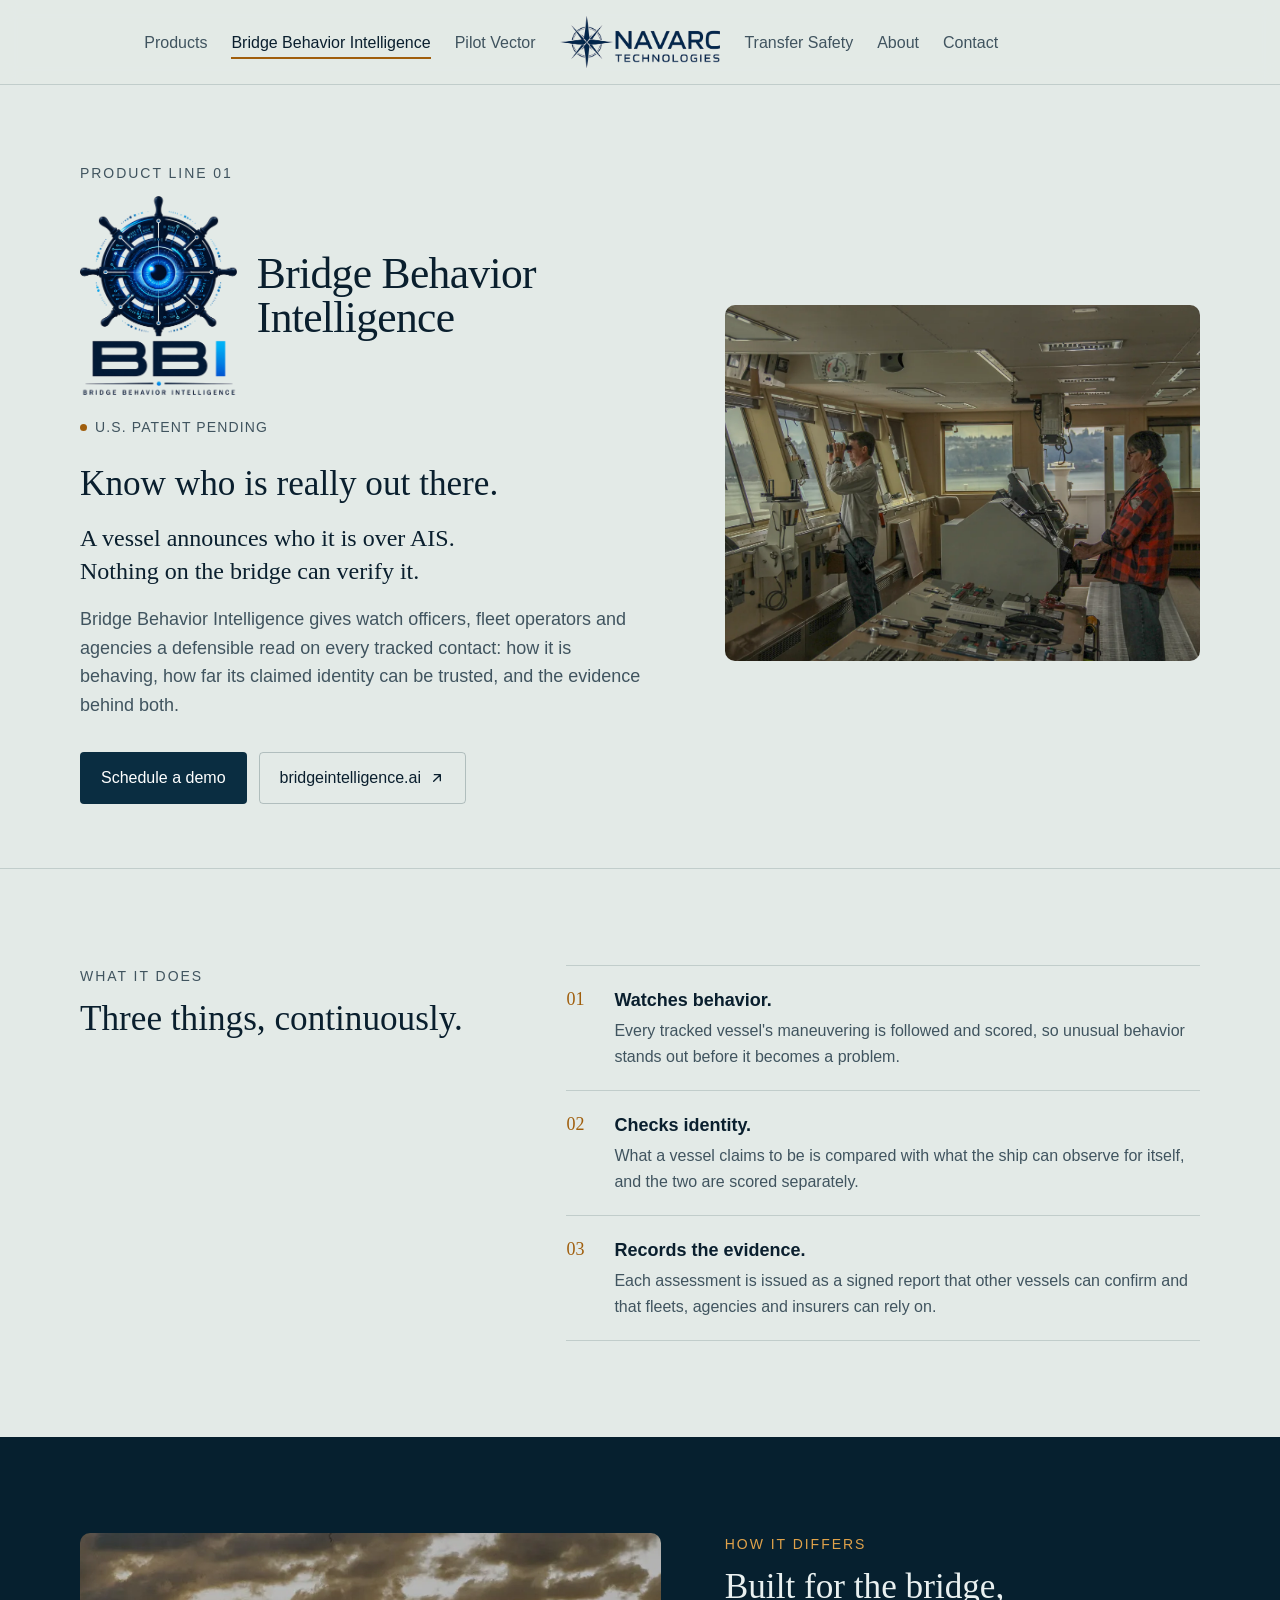
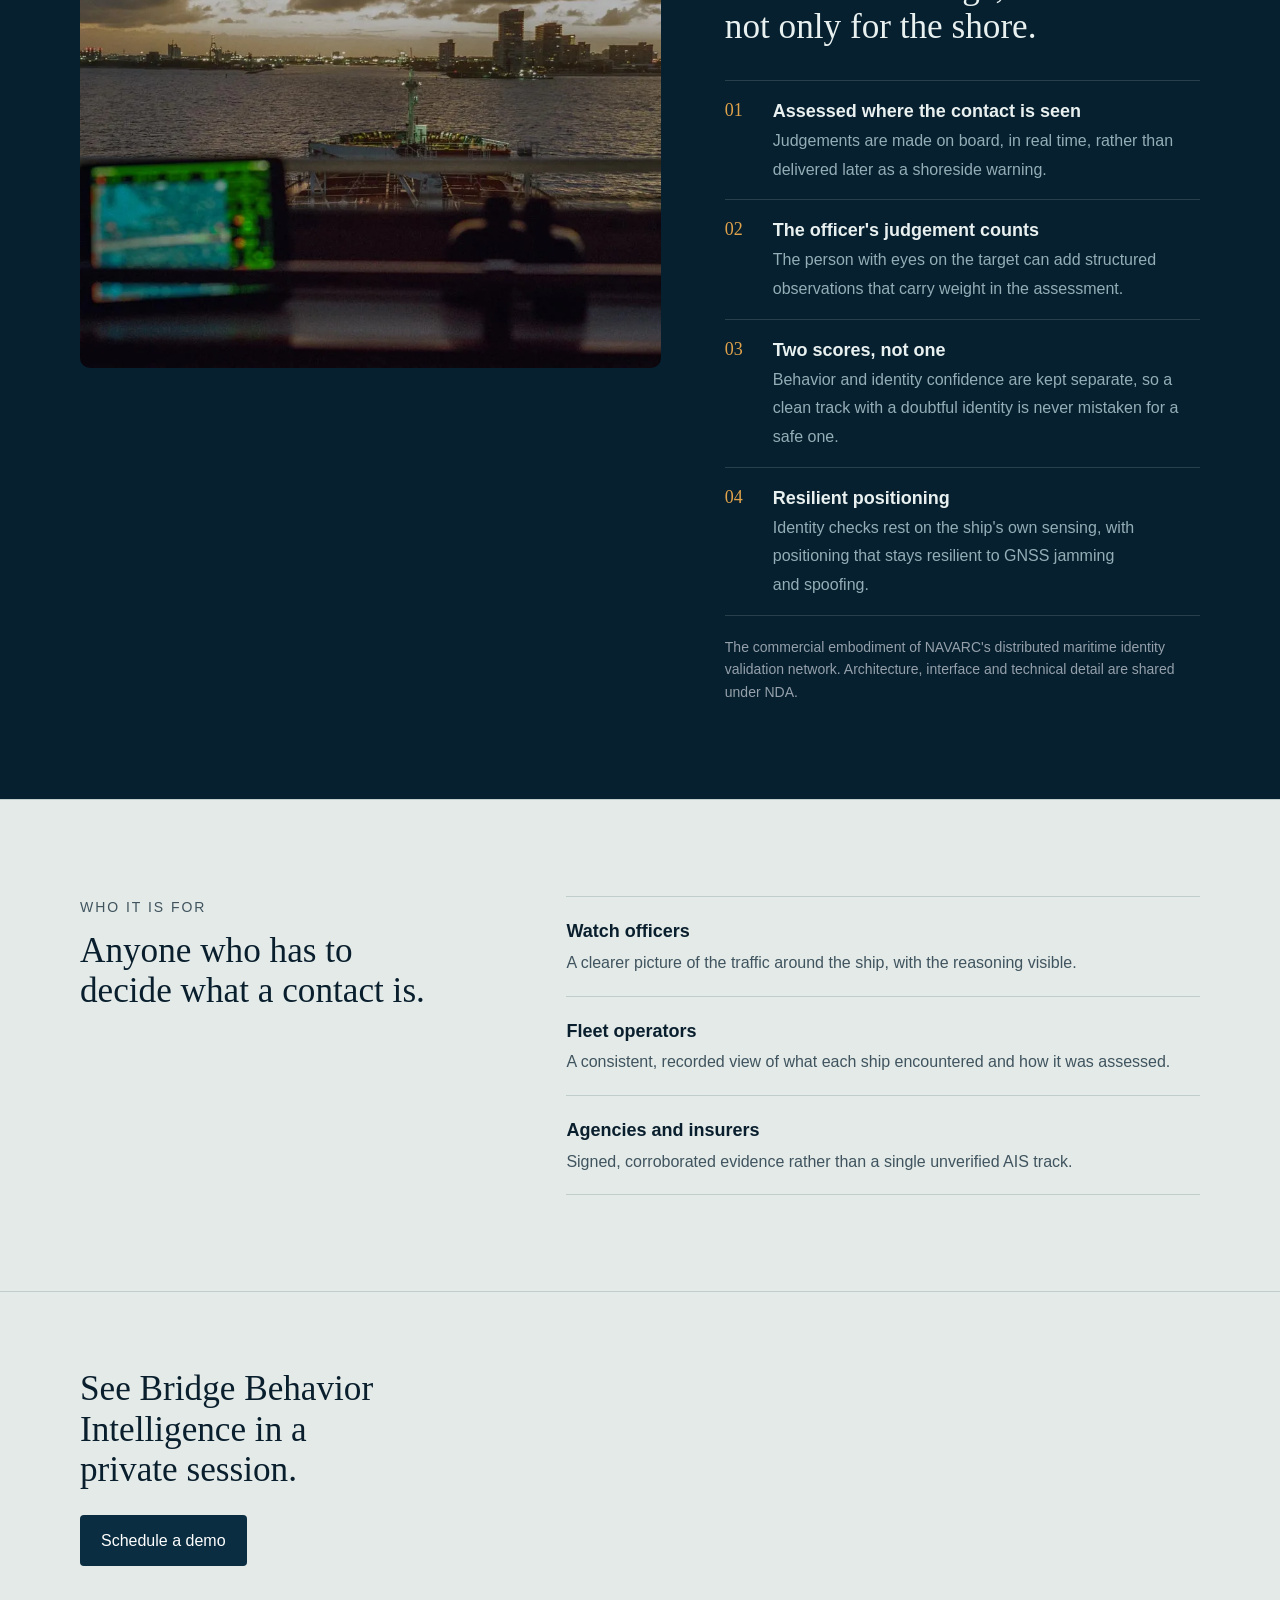
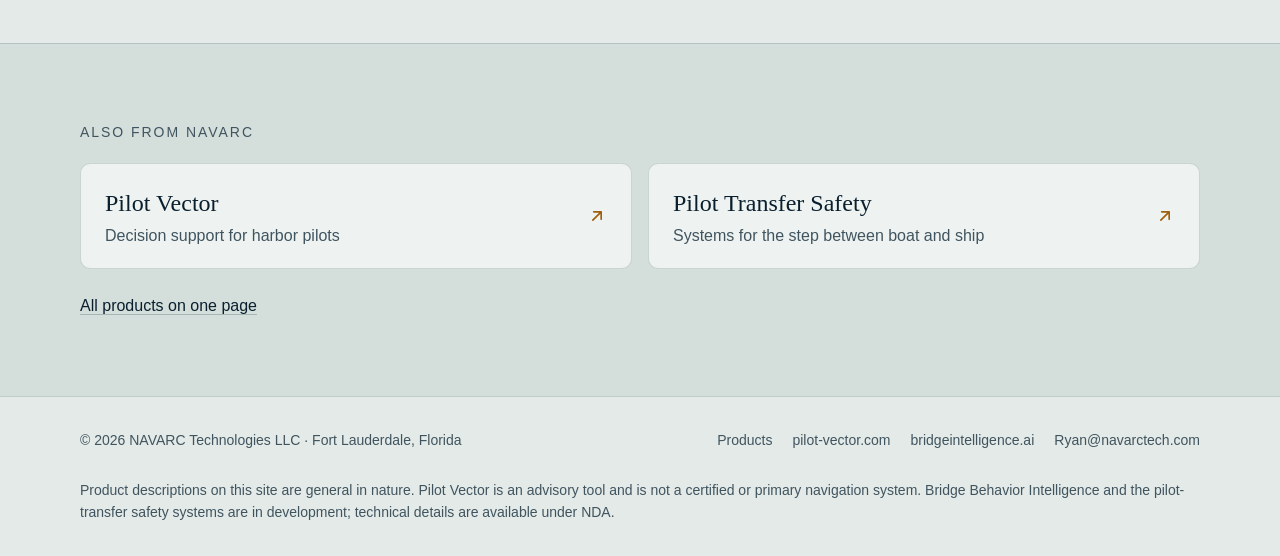
==== bbi.html @ 214cc037 "NAVARC Technologies website" ====
<!doctype html>
<html lang="en">
  <head>
    <meta charset="utf-8" />
    <meta name="viewport" content="width=device-width, initial-scale=1" />
    <title>Bridge Behavior Intelligence — NAVARC Technologies</title>
    <meta name="description" content="Bridge Behavior Intelligence (BBI) gives watch officers, fleets and agencies a defensible read on every tracked vessel: behavior, identity confidence and the evidence behind both. U.S. patent pending." />
    <meta property="og:title" content="Bridge Behavior Intelligence — NAVARC Technologies" />
    <meta property="og:description" content="Bridge Behavior Intelligence (BBI) gives watch officers, fleets and agencies a defensible read on every tracked vessel: behavior, identity confidence and the evidence behind both. U.S. patent pending." />
    <meta property="og:type" content="website" />
    <meta property="og:url" content="https://www.navarctech.com/bbi.html" />
    <meta property="og:image" content="https://www.navarctech.com/assets/wheelhouse-dusk.webp" />
    <link rel="icon" href="./assets/navarc-mark.png" type="image/png" />
    <link rel="preconnect" href="https://api.fontshare.com" crossorigin />
    <link href="https://api.fontshare.com/v2/css?f[]=zodiak@400&display=swap" rel="stylesheet" />
    <link href="https://api.fontshare.com/v2/css?f[]=satoshi@400,500,700&display=swap" rel="stylesheet" />
    <link rel="stylesheet" href="./base.css?v=9f34be7d" />
    <link rel="stylesheet" href="./style.css?v=9f34be7d" />
  </head>
  <body>
    <a class="skip-link" href="#main">Skip to content</a>

    <header class="site-header">
      <div class="wrap">
        <nav class="nav nav--left" aria-label="Primary">
          <ul role="list">
<li><a href="./products.html">Products</a></li>
<li><a href="./bbi.html" aria-current="page">Bridge Behavior Intelligence</a></li>
<li><a href="./pilot-vector.html">Pilot Vector</a></li>
          </ul>
        </nav>
        <button class="nav-toggle" aria-label="Open menu" aria-expanded="false" aria-controls="nav-drawer">
          <svg viewBox="0 0 24 24" fill="none" stroke="currentColor" stroke-width="1.75" stroke-linecap="round" aria-hidden="true"><path d="M4 7h16M4 12h16M4 17h16" /></svg>
        </button>
        <a class="brand" href="./index.html" aria-label="NAVARC Technologies, home">
          <img src="./assets/navarc-logo.png" width="900" height="291" alt="NAVARC Technologies" />
        </a>
        <nav class="nav nav--right" aria-label="Primary, continued">
          <ul role="list">
<li><a href="./transfer-safety.html">Transfer Safety</a></li>
<li><a href="./index.html#about">About</a></li>
<li><a href="./index.html#contact">Contact</a></li>
          </ul>
        </nav>
      </div>
      <div class="nav-drawer" id="nav-drawer" data-open="false">
        <nav class="wrap" aria-label="Primary, mobile">
          <ul role="list">
<li><a href="./products.html">Products</a></li>
<li><a href="./bbi.html" aria-current="page">Bridge Behavior Intelligence</a></li>
<li><a href="./pilot-vector.html">Pilot Vector</a></li>
<li><a href="./transfer-safety.html">Transfer Safety</a></li>
<li><a href="./index.html#about">About</a></li>
<li><a href="./index.html#contact">Contact</a></li>
          </ul>
        </nav>
      </div>
    </header>

    <main id="main">

      <section class="page-hero page-hero--split">
        <div class="wrap page-hero__grid">
          <div>
            <p class="eyebrow">Product line 01</p>
            <div class="lockup">
              <img class="lockup__mark" src="./assets/bbi-logo.png" width="700" height="886" alt="BBI" />
              <h1 class="page-hero__name">Bridge Behavior Intelligence</h1>
            </div>
            <p class="product__status">U.S. patent pending</p>
            <p class="page-hero__tag">Know who is really out there.</p>
            <p class="lede">
              A vessel announces who it is over AIS. Nothing on the bridge can verify it.
            </p>
            <p class="muted">
              Bridge Behavior Intelligence gives watch officers, fleet operators and agencies a defensible read on
              every tracked contact: how it is behaving, how far its claimed identity can be trusted, and the
              evidence behind both.
            </p>
            <div class="product__actions">
              <a class="btn btn--primary" href="mailto:Ryan@navarctech.com?subject=Bridge%20Behavior%20Intelligence%20demo%20request">Schedule a demo</a>
              <a class="btn btn--ghost" href="https://www.bridgeintelligence.ai" target="_blank" rel="noopener noreferrer">bridgeintelligence.ai <svg viewBox="0 0 24 24" fill="none" stroke="currentColor" stroke-width="2" stroke-linecap="round" stroke-linejoin="round" aria-hidden="true"><path d="M7 17 17 7M8 7h9v9"/></svg></a>
            </div>
          </div>
          <div class="page-hero__media">
            <img src="./assets/bridge-binoculars.webp" width="1024" height="679" alt="A ship&#x27;s officer on the bridge raising binoculars while a second officer works at the console" fetchpriority="high" />
          </div>
        </div>
      </section>

      <section class="plain" aria-labelledby="bbi-what">
        <div class="wrap plain__grid">
          <div>
            <p class="eyebrow">What it does</p>
            <h2 id="bbi-what">Three things, continuously.</h2>
          </div>
          <ol class="steps" role="list">
            <li><strong>Watches behavior.</strong><span>Every tracked vessel's maneuvering is followed and scored, so unusual behavior stands out before it becomes a problem.</span></li>
            <li><strong>Checks identity.</strong><span>What a vessel claims to be is compared with what the ship can observe for itself, and the two are scored separately.</span></li>
            <li><strong>Records the evidence.</strong><span>Each assessment is issued as a signed report that other vessels can confirm and that fleets, agencies and insurers can rely on.</span></li>
          </ol>
        </div>
      </section>

      <section class="product product--dark" aria-labelledby="bbi-diff">
        <div class="wrap product__grid product__grid--flip">
          <div>
            <p class="eyebrow eyebrow--accent">How it differs</p>
            <h2 id="bbi-diff">Built for the bridge, not only for the shore.</h2>
            <ol class="sep-list" role="list">
              <li><div><strong>Assessed where the contact is seen</strong><span>Judgements are made on board, in real time, rather than delivered later as a shoreside warning.</span></div></li>
              <li><div><strong>The officer's judgement counts</strong><span>The person with eyes on the target can add structured observations that carry weight in the assessment.</span></div></li>
              <li><div><strong>Two scores, not one</strong><span>Behavior and identity confidence are kept separate, so a clean track with a doubtful identity is never mistaken for a safe one.</span></div></li>
              <li><div><strong>Resilient positioning</strong><span>Identity checks rest on the ship's own sensing, with positioning that stays resilient to GNSS jamming and spoofing.</span></div></li>
            </ol>
            <p class="product__note">
              The commercial embodiment of NAVARC's distributed maritime identity validation network.
              Architecture, interface and technical detail are shared under NDA.
            </p>
          </div>
          <div class="product__media">
            <img src="./assets/wheelhouse-dusk.webp" width="1024" height="679" alt="The view from a pilot boat wheelhouse at dusk: a ship ahead and a city skyline under heavy cloud" loading="lazy" decoding="async" />
          </div>
        </div>
      </section>

      <section class="plain" aria-labelledby="bbi-who">
        <div class="wrap plain__grid">
          <div>
            <p class="eyebrow">Who it is for</p>
            <h2 id="bbi-who">Anyone who has to decide what a contact is.</h2>
          </div>
          <ul class="who" role="list">
            <li><strong>Watch officers</strong><span>A clearer picture of the traffic around the ship, with the reasoning visible.</span></li>
            <li><strong>Fleet operators</strong><span>A consistent, recorded view of what each ship encountered and how it was assessed.</span></li>
            <li><strong>Agencies and insurers</strong><span>Signed, corroborated evidence rather than a single unverified AIS track.</span></li>
          </ul>
        </div>
      </section>

      <section class="cta-band">
        <div class="wrap">
          <h2>See Bridge Behavior Intelligence in a private session.</h2>
          <div class="product__actions">
            <a class="btn btn--primary" href="mailto:Ryan@navarctech.com?subject=Bridge%20Behavior%20Intelligence%20demo%20request">Schedule a demo</a>
          </div>
        </div>
      </section>

      <section class="more" aria-label="Other products">
        <div class="wrap">
          <p class="eyebrow">Also from NAVARC</p>
          <ul class="more__list" role="list"><li><a href="./pilot-vector.html"><strong>Pilot Vector</strong><span>Decision support for harbor pilots</span><svg viewBox="0 0 24 24" fill="none" stroke="currentColor" stroke-width="2" stroke-linecap="round" stroke-linejoin="round" aria-hidden="true"><path d="M7 17 17 7M8 7h9v9"/></svg></a></li><li><a href="./transfer-safety.html"><strong>Pilot Transfer Safety</strong><span>Systems for the step between boat and ship</span><svg viewBox="0 0 24 24" fill="none" stroke="currentColor" stroke-width="2" stroke-linecap="round" stroke-linejoin="round" aria-hidden="true"><path d="M7 17 17 7M8 7h9v9"/></svg></a></li></ul>
          <p class="more__all"><a class="text-link" href="./products.html">All products on one page</a></p>
        </div>
      </section>

    </main>

    <footer class="site-footer">
      <div class="wrap">
        <p>© 2026 NAVARC Technologies LLC · Fort Lauderdale, Florida</p>
        <ul role="list">
          <li><a href="./products.html">Products</a></li>
          <li><a href="https://www.pilot-vector.com" target="_blank" rel="noopener noreferrer">pilot-vector.com</a></li>
          <li><a href="https://www.bridgeintelligence.ai" target="_blank" rel="noopener noreferrer">bridgeintelligence.ai</a></li>
          <li><a href="mailto:Ryan@navarctech.com">Ryan@navarctech.com</a></li>
        </ul>
        <p class="legal">
          Product descriptions on this site are general in nature. Pilot Vector is an advisory tool and is not a
          certified or primary navigation system. Bridge Behavior Intelligence and the pilot-transfer safety
          systems are in development; technical details are available under NDA.
        </p>
      </div>
    </footer>

    <script>
      (function () {
        var btn = document.querySelector('.nav-toggle');
        var drawer = document.getElementById('nav-drawer');
        if (!btn || !drawer) return;
        function setOpen(open) {
          drawer.setAttribute('data-open', String(open));
          btn.setAttribute('aria-expanded', String(open));
          btn.setAttribute('aria-label', open ? 'Close menu' : 'Open menu');
        }
        btn.addEventListener('click', function () {
          setOpen(drawer.getAttribute('data-open') !== 'true');
        });
        drawer.addEventListener('click', function (e) {
          if (e.target.closest('a')) setOpen(false);
        });
      })();
    </script>
  </body>
</html>
---- base.css ----
*,
*::before,
*::after {
  box-sizing: border-box;
  margin: 0;
  padding: 0;
}

html {
  -moz-text-size-adjust: none;
  -webkit-text-size-adjust: none;
  text-size-adjust: none;
  -webkit-font-smoothing: antialiased;
  -moz-osx-font-smoothing: grayscale;
  text-rendering: optimizeLegibility;
  scroll-behavior: smooth;
  hanging-punctuation: first last;
  scroll-padding-top: var(--space-20);
}

body {
  min-height: 100dvh;
  line-height: 1.6;
  font-family: var(--font-body, sans-serif);
  font-size: var(--text-base);
  color: var(--color-text);
  background-color: var(--color-bg);
}

img,
picture,
video,
canvas,
svg {
  display: block;
  max-width: 100%;
  height: auto;
}
ul[role='list'],
ol[role='list'] {
  list-style: none;
}
input,
button,
textarea,
select {
  font: inherit;
  color: inherit;
}

h1,
h2,
h3,
h4,
h5,
h6 {
  text-wrap: balance;
  line-height: 1.15;
}
p,
li,
figcaption {
  text-wrap: pretty;
  max-width: 72ch;
}

::selection {
  background: oklch(from var(--color-primary) l c h / 0.25);
  color: var(--color-text);
}

:focus-visible {
  outline: 2px solid var(--color-primary);
  outline-offset: 3px;
  border-radius: var(--radius-sm);
}

@media (prefers-reduced-motion: reduce) {
  *,
  *::before,
  *::after {
    animation-duration: 0.01ms !important;
    animation-iteration-count: 1 !important;
    transition-duration: 0.01ms !important;
    scroll-behavior: auto !important;
  }
}

button {
  cursor: pointer;
  background: none;
  border: none;
}
table {
  border-collapse: collapse;
  width: 100%;
}

a,
button,
[role='button'],
[role='link'],
input,
textarea,
select {
  transition:
    color var(--transition-interactive),
    background var(--transition-interactive),
    border-color var(--transition-interactive),
    box-shadow var(--transition-interactive);
}
---- style.css ----
/* ---------- Tokens ---------- */
:root {
  --text-xs: clamp(0.75rem, 0.7rem + 0.25vw, 0.875rem);
  --text-sm: clamp(0.875rem, 0.8rem + 0.35vw, 1rem);
  --text-base: clamp(1rem, 0.95rem + 0.25vw, 1.125rem);
  --text-lg: clamp(1.125rem, 1rem + 0.75vw, 1.5rem);
  --text-xl: clamp(1.5rem, 1.2rem + 1.25vw, 2.25rem);
  --text-2xl: clamp(2rem, 1.2rem + 2.5vw, 3.5rem);
  --text-3xl: clamp(2.5rem, 1rem + 4vw, 4.5rem);

  --space-1: 0.25rem;
  --space-2: 0.5rem;
  --space-3: 0.75rem;
  --space-4: 1rem;
  --space-5: 1.25rem;
  --space-6: 1.5rem;
  --space-8: 2rem;
  --space-10: 2.5rem;
  --space-12: 3rem;
  --space-16: 4rem;
  --space-20: 5rem;
  --space-24: 6rem;
  --space-32: 8rem;

  /* Sea-glass light, deep-ocean navy, brass accent */
  --color-bg: #e3eae7;
  --color-surface: #eef3f1;
  --color-surface-offset: #d4dfdb;
  --color-divider: oklch(0.3 0.04 215 / 0.16);
  --color-border: oklch(0.3 0.04 215 / 0.24);

  --color-text: #0a1f2e;
  --color-text-muted: #40545f;
  --color-text-faint: #78898f;
  --color-text-inverse: #e9f0f0;

  --color-ink: #06202f;
  --color-ink-2: #0a2d41;
  --color-ink-border: oklch(0.9 0.02 215 / 0.16);
  --color-ink-muted: #94adb6;

  --color-primary: #a05e0c;
  --color-primary-hover: #844d0a;
  --color-primary-on-dark: #e0a24a;

  --color-action: #0a2d41;
  --color-action-hover: #0f4059;

  --radius-sm: 0.25rem;
  --radius-md: 0.375rem;
  --radius-lg: 0.625rem;

  --transition-interactive: 180ms cubic-bezier(0.16, 1, 0.3, 1);
  --shadow-md: 0 4px 16px oklch(0.25 0.03 250 / 0.12);

  --content-default: 1120px;
  --content-narrow: 680px;

  --font-display: 'Zodiak', 'Iowan Old Style', Georgia, serif;
  --font-body: 'Satoshi', 'Helvetica Neue', Arial, sans-serif;
}

/* ---------- Layout helpers ---------- */
.wrap {
  width: min(100% - 2 * var(--space-5), var(--content-default));
  margin-inline: auto;
}
@media (min-width: 768px) {
  .wrap {
    width: min(100% - 2 * var(--space-10), var(--content-default));
  }
}

.skip-link {
  position: absolute;
  left: var(--space-4);
  top: -100px;
  background: var(--color-ink);
  color: var(--color-text-inverse);
  padding: var(--space-2) var(--space-4);
  border-radius: var(--radius-sm);
  z-index: 100;
}
.skip-link:focus {
  top: var(--space-4);
}

.eyebrow {
  font-size: var(--text-xs);
  font-weight: 500;
  letter-spacing: 0.14em;
  text-transform: uppercase;
  color: var(--color-text-muted);
}
.eyebrow--accent {
  color: var(--color-primary);
}

h2,
h3 {
  font-family: var(--font-display);
  font-weight: 400;
}
h2 {
  font-size: var(--text-xl);
  margin-block: var(--space-3) var(--space-5);
}
h3 {
  font-size: var(--text-lg);
  font-family: var(--font-body);
  font-weight: 700;
}
p + p {
  margin-top: var(--space-4);
}
.muted {
  color: var(--color-text-muted);
}

/* ---------- Buttons ---------- */
.btn {
  display: inline-flex;
  align-items: center;
  gap: var(--space-2);
  min-height: 44px;
  padding: var(--space-3) var(--space-5);
  font-size: var(--text-sm);
  font-weight: 500;
  text-decoration: none;
  border-radius: var(--radius-sm);
  border: 1px solid transparent;
}
.btn--primary {
  background: var(--color-action);
  color: #fff;
}
.btn--primary:hover {
  background: var(--color-action-hover);
}
.btn--ghost {
  color: var(--color-text);
  border-color: var(--color-border);
}
.btn--ghost:hover {
  border-color: var(--color-text);
}
.btn--on-dark {
  background: var(--color-primary-on-dark);
  color: var(--color-ink);
}
.btn--on-dark:hover {
  background: #f0b55f;
}
.btn--ghost-dark {
  color: var(--color-text-inverse);
  border-color: var(--color-ink-border);
}
.btn--ghost-dark:hover {
  border-color: var(--color-text-inverse);
}
.btn svg {
  width: 16px;
  height: 16px;
}

.text-link {
  color: inherit;
  text-decoration: underline;
  text-decoration-color: var(--color-border);
  text-underline-offset: 0.2em;
}
.text-link:hover {
  text-decoration-color: currentColor;
}

/* ---------- Header ---------- */
.site-header {
  position: sticky;
  top: 0;
  z-index: 50;
  background: oklch(from var(--color-bg) l c h / 0.92);
  backdrop-filter: blur(10px);
  border-bottom: 1px solid var(--color-divider);
}
.site-header > .wrap {
  display: grid;
  grid-template-columns: 1fr auto 1fr;
  align-items: center;
  min-height: 72px;
  gap: var(--space-6);
}
.brand {
  display: flex;
  align-items: center;
  flex-shrink: 0;
  grid-column: 2;
  justify-self: center;
}
.brand img {
  height: 40px;
  width: auto;
}
@media (min-width: 1024px) {
  .site-header > .wrap {
    min-height: 84px;
  }
  .brand img {
    height: 52px;
  }
}
.nav {
  display: none;
}
.nav ul {
  display: flex;
  gap: var(--space-6);
}
.nav--left ul {
  justify-content: flex-end;
}
.nav--right ul {
  justify-content: flex-start;
}
.nav-toggle {
  grid-column: 1;
  justify-self: start;
}
.nav a {
  font-size: var(--text-sm);
  font-weight: 500;
  text-decoration: none;
  color: var(--color-text-muted);
  padding-block: var(--space-2);
}
.nav a:hover,
.nav a[aria-current='page'] {
  color: var(--color-text);
}
.nav a[aria-current='page'] {
  box-shadow: inset 0 -2px 0 var(--color-primary);
}
.nav-toggle {
  display: inline-flex;
  align-items: center;
  justify-content: center;
  width: 44px;
  height: 44px;
  color: var(--color-text);
  border-radius: var(--radius-sm);
}
.nav-toggle svg {
  width: 22px;
  height: 22px;
}
.nav-drawer {
  display: none;
  border-top: 1px solid var(--color-divider);
  background: var(--color-surface);
}
.nav-drawer[data-open='true'] {
  display: block;
}
.nav-drawer ul {
  display: flex;
  flex-direction: column;
}
.nav-drawer a {
  display: block;
  padding: var(--space-4) 0;
  text-decoration: none;
  color: var(--color-text);
  font-weight: 500;
  border-bottom: 1px solid var(--color-divider);
}
.nav-drawer a[aria-current='page'] {
  color: var(--color-primary);
}
@media (min-width: 1024px) {
  .nav {
    display: block;
  }
  .nav-toggle,
  .nav-drawer {
    display: none !important;
  }
}

/* ---------- Hero ---------- */
.hero {
  padding-block: clamp(var(--space-12), 7vw, var(--space-24)) clamp(var(--space-10), 6vw, var(--space-20));
}
.hero__grid {
  display: grid;
  gap: var(--space-10);
  align-items: center;
}
.hero h1 {
  font-family: var(--font-display);
  font-weight: 400;
  font-size: clamp(2.25rem, 1.4rem + 2.8vw, 3.75rem);
  line-height: 1.08;
  letter-spacing: -0.01em;
  margin-block: var(--space-4) var(--space-6);
}
.hero p {
  font-size: var(--text-base);
  color: var(--color-text-muted);
  max-width: 52ch;
}
.hero__actions {
  display: flex;
  flex-wrap: wrap;
  gap: var(--space-3);
  margin-top: var(--space-8);
}
.hero__media img {
  width: 100%;
  aspect-ratio: 16 / 10;
  object-fit: cover;
  border-radius: var(--radius-lg);
}
@media (min-width: 900px) {
  .hero__grid {
    grid-template-columns: 1.05fr 0.95fr;
    gap: var(--space-16);
  }
  .hero__media img {
    aspect-ratio: 4 / 3.4;
  }
}

/* ---------- Products ---------- */
.products-intro {
  padding-block: var(--space-10) var(--space-4);
}
.products-intro ol {
  display: grid;
  gap: var(--space-2) var(--space-8);
  margin-top: var(--space-4);
  padding-left: 1.25em;
  color: var(--color-text-muted);
  font-size: var(--text-sm);
}
.products-intro ol a {
  color: var(--color-text);
  text-decoration: none;
  font-weight: 500;
}
.products-intro ol a:hover {
  color: var(--color-primary);
}
@media (min-width: 700px) {
  .products-intro ol {
    grid-template-columns: repeat(3, auto);
    justify-content: start;
    padding-left: 0;
    list-style-position: inside;
  }
}

.product {
  padding-block: clamp(var(--space-16), 8vw, var(--space-24));
  border-top: 1px solid var(--color-divider);
}
.product__grid {
  display: grid;
  gap: var(--space-8);
}
.product__media img {
  width: 100%;
  aspect-ratio: 4 / 3;
  object-fit: cover;
  border-radius: var(--radius-lg);
}
.product__status {
  display: inline-flex;
  align-items: center;
  gap: var(--space-2);
  font-size: var(--text-xs);
  font-weight: 500;
  letter-spacing: 0.08em;
  text-transform: uppercase;
  color: var(--color-text-muted);
}
.product__status::before {
  content: '';
  width: 7px;
  height: 7px;
  border-radius: 50%;
  background: var(--color-primary);
}
.product__status--live::before {
  background: #3f7d4a;
}
.product__actions {
  display: flex;
  flex-wrap: wrap;
  gap: var(--space-3);
  margin-top: var(--space-8);
}
.product__note {
  margin-top: var(--space-5);
  font-size: var(--text-xs);
  color: var(--color-text-muted);
  max-width: 60ch;
}
@media (min-width: 900px) {
  .product__grid {
    grid-template-columns: 1.1fr 0.9fr;
    gap: var(--space-16);
    align-items: start;
  }
  .product__grid--flip .product__media {
    order: -1;
  }
  .product__media {
    position: sticky;
    top: calc(84px + var(--space-8));
  }
}

/* feature list — plain, no icons */
.feature-list {
  margin-top: var(--space-6);
  border-top: 1px solid var(--color-divider);
}
.feature-list li {
  display: grid;
  grid-template-columns: 9.5rem 1fr;
  gap: var(--space-4);
  padding-block: var(--space-3);
  border-bottom: 1px solid var(--color-divider);
  font-size: var(--text-sm);
  max-width: none;
}
.feature-list strong {
  font-weight: 500;
  color: var(--color-text);
}
.feature-list span {
  color: var(--color-text-muted);
}
@media (max-width: 480px) {
  .feature-list li {
    grid-template-columns: 1fr;
    gap: var(--space-1);
  }
}

/* ---------- BBI (dark) ---------- */
.product--dark {
  background: var(--color-ink);
  color: var(--color-text-inverse);
  border-top: none;
}
.product--dark .eyebrow,
.product--dark .product__status,
.product--dark .muted {
  color: var(--color-ink-muted);
}
.product--dark .eyebrow--accent,
.product--dark .product__status::before {
  color: var(--color-primary-on-dark);
  background: var(--color-primary-on-dark);
}
.product--dark .eyebrow--accent {
  background: none;
}
.product--dark .product__note {
  color: oklch(0.7 0.02 250);
}
.product--dark .text-link {
  text-decoration-color: var(--color-ink-border);
}

.sep-list {
  margin-top: var(--space-8);
  counter-reset: sep;
}
.sep-list li {
  display: grid;
  grid-template-columns: 2.25rem 1fr;
  gap: var(--space-3);
  padding-block: var(--space-4);
  border-top: 1px solid var(--color-ink-border);
  max-width: none;
}
.sep-list li:last-child {
  border-bottom: 1px solid var(--color-ink-border);
}
.sep-list li::before {
  counter-increment: sep;
  content: counter(sep, decimal-leading-zero);
  font-family: var(--font-display);
  font-size: var(--text-base);
  color: var(--color-primary-on-dark);
  line-height: 1.5;
}
.sep-list strong {
  display: block;
  font-weight: 700;
  color: var(--color-text-inverse);
}
.sep-list span {
  font-size: var(--text-sm);
  color: var(--color-ink-muted);
}

.bbi-lede {
  font-family: var(--font-display);
  font-size: var(--text-lg);
  line-height: 1.4;
  color: var(--color-text-inverse);
  max-width: 34ch;
  margin-bottom: var(--space-5);
}

/* ---------- Safety list ---------- */
.safety-list li {
  padding-block: var(--space-5);
  border-top: 1px solid var(--color-divider);
  max-width: none;
}
.safety-list li:last-child {
  border-bottom: 1px solid var(--color-divider);
}
.safety-list .row {
  display: flex;
  flex-direction: column;
  gap: var(--space-2);
}
.safety-list p {
  margin-top: var(--space-2);
  font-size: var(--text-sm);
  color: var(--color-text-muted);
}

/* ---------- About / Contact ---------- */
.about {
  padding-block: clamp(var(--space-16), 8vw, var(--space-24));
  border-top: 1px solid var(--color-divider);
}
.about__grid {
  display: grid;
  gap: var(--space-8);
}
@media (min-width: 900px) {
  .about__grid {
    grid-template-columns: 0.9fr 1.1fr;
    gap: var(--space-16);
  }
}

.contact {
  padding-block: clamp(var(--space-16), 8vw, var(--space-24));
  background: var(--color-surface-offset);
}
.contact__grid {
  display: grid;
  gap: var(--space-8);
}
.contact dl {
  display: grid;
  grid-template-columns: auto 1fr;
  gap: var(--space-2) var(--space-6);
  font-size: var(--text-sm);
}
.contact dt {
  color: var(--color-text-muted);
}
.contact dd a {
  color: var(--color-text);
  text-decoration: none;
  font-weight: 500;
}
.contact dd a:hover {
  color: var(--color-primary);
}
@media (min-width: 900px) {
  .contact__grid {
    grid-template-columns: 1fr 1fr;
    gap: var(--space-16);
    align-items: start;
  }
}

/* ---------- Footer ---------- */
.site-footer {
  padding-block: var(--space-8);
  border-top: 1px solid var(--color-divider);
  font-size: var(--text-xs);
  color: var(--color-text-muted);
}
.site-footer .wrap {
  display: flex;
  flex-wrap: wrap;
  gap: var(--space-3) var(--space-8);
  justify-content: space-between;
}
.site-footer ul {
  display: flex;
  flex-wrap: wrap;
  gap: var(--space-5);
}
.site-footer a {
  color: inherit;
  text-decoration: none;
}
.site-footer a:hover {
  color: var(--color-text);
}
.site-footer .legal {
  width: 100%;
  margin-top: var(--space-4);
  color: var(--color-text-muted);
  max-width: none;
}


/* ---------- Sub-page hero ---------- */
.page-hero {
  padding-block: clamp(var(--space-12), 6vw, var(--space-20)) clamp(var(--space-10), 5vw, var(--space-16));
}
.page-hero h1 {
  font-family: var(--font-display);
  font-weight: 400;
  font-size: clamp(2.1rem, 1.3rem + 2.6vw, 3.5rem);
  line-height: 1.08;
  letter-spacing: -0.01em;
  margin-block: var(--space-4) var(--space-4);
  max-width: 20ch;
}
.page-hero h1.page-hero__name {
  font-size: clamp(2.75rem, 1.4rem + 4.2vw, 5rem);
  line-height: 1;
  letter-spacing: -0.015em;
  margin-block: var(--space-3) var(--space-4);
  max-width: 18ch;
}
.page-hero__tag {
  font-family: var(--font-display);
  font-size: var(--text-xl);
  line-height: 1.2;
  margin-top: var(--space-6);
  max-width: 24ch;
}
.page-hero__tag + .lede {
  margin-top: var(--space-4);
}
.lede {
  font-size: var(--text-lg);
  line-height: 1.4;
  font-family: var(--font-display);
  max-width: 36ch;
}
.page-hero .muted {
  margin-top: var(--space-4);
  max-width: 56ch;
}
.page-hero__grid {
  display: grid;
  gap: var(--space-10);
  align-items: center;
}
.page-hero__media img {
  width: 100%;
  aspect-ratio: 4 / 3;
  object-fit: cover;
  border-radius: var(--radius-lg);
}
.bbi-logo {
  display: flex;
  justify-content: center;
}
.bbi-logo img {
  width: min(100%, 320px);
  height: auto;
}
.hero-phone {
  display: flex;
  justify-content: center;
}
@media (min-width: 900px) {
  .page-hero__grid {
    grid-template-columns: 1.1fr 0.9fr;
    gap: var(--space-16);
  }
  .bbi-logo img {
    width: min(100%, 380px);
  }
}

/* ---------- Phone frame ---------- */
.phone {
  width: min(100%, 300px);
  margin: 0;
  padding: 10px;
  background: #0b1016;
  border: 1px solid oklch(0.35 0.02 250);
  border-radius: 34px;
  box-shadow: 0 20px 50px oklch(0.2 0.03 250 / 0.25);
}
.phone img {
  width: 100%;
  height: auto;
  border-radius: 24px;
}

/* ---------- Products overview ---------- */
.summary {
  padding-block: clamp(var(--space-16), 8vw, var(--space-24));
  border-top: 1px solid var(--color-divider);
}
.summary__grid {
  display: grid;
  gap: var(--space-8);
  align-items: center;
}
.summary__media > img {
  width: 100%;
  aspect-ratio: 4 / 3;
  object-fit: cover;
  border-radius: var(--radius-lg);
}
.summary__media--phone {
  display: flex;
  justify-content: center;
}
.summary__media--phone .phone {
  width: min(100%, 280px);
}
.summary--dark {
  background: var(--color-ink);
  color: var(--color-text-inverse);
  border-top: none;
}
.summary--dark .eyebrow,
.summary--dark .product__status,
.summary--dark .muted {
  color: var(--color-ink-muted);
}
.summary--dark .eyebrow--accent {
  color: var(--color-primary-on-dark);
}
.summary--dark .product__status::before {
  background: var(--color-primary-on-dark);
}
.feature-list--dark {
  border-top-color: var(--color-ink-border);
}
.feature-list--dark li {
  border-bottom-color: var(--color-ink-border);
}
.feature-list--dark strong {
  color: var(--color-text-inverse);
}
.feature-list--dark span {
  color: var(--color-ink-muted);
}
@media (min-width: 900px) {
  .summary__grid {
    grid-template-columns: 0.9fr 1.1fr;
    gap: var(--space-16);
  }
  .summary__grid--flip .summary__media {
    order: 2;
  }
}

/* ---------- Plain two-column sections ---------- */
.plain {
  padding-block: clamp(var(--space-16), 8vw, var(--space-24));
  border-top: 1px solid var(--color-divider);
}
.plain__grid {
  display: grid;
  gap: var(--space-8);
}
.plain .muted {
  margin-top: var(--space-2);
}
@media (min-width: 900px) {
  .plain__grid {
    grid-template-columns: 0.8fr 1.2fr;
    gap: var(--space-16);
    align-items: start;
  }
  .plain__grid--wide {
    grid-template-columns: 0.7fr 1.3fr;
  }
}

.steps,
.who {
  display: grid;
  gap: 0;
}
.steps li,
.who li {
  display: grid;
  gap: var(--space-1);
  padding-block: var(--space-5);
  border-top: 1px solid var(--color-divider);
  max-width: none;
}
.steps li:last-child,
.who li:last-child {
  border-bottom: 1px solid var(--color-divider);
}
.steps strong,
.who strong {
  font-weight: 700;
}
.steps span,
.who span {
  color: var(--color-text-muted);
  font-size: var(--text-sm);
}
.steps {
  counter-reset: step;
}
.steps li {
  grid-template-columns: 2.25rem 1fr;
  column-gap: var(--space-3);
}
.steps li::before {
  counter-increment: step;
  content: counter(step, decimal-leading-zero);
  font-family: var(--font-display);
  color: var(--color-primary);
  grid-row: 1 / span 2;
  line-height: 1.5;
}

/* numbered feature list (Pilot Vector) */
.num-list {
  counter-reset: feat;
  border-top: 1px solid var(--color-divider);
}
.num-list li {
  display: grid;
  grid-template-columns: 2.5rem 1fr;
  gap: var(--space-3);
  padding-block: var(--space-4);
  border-bottom: 1px solid var(--color-divider);
  max-width: none;
}
.num-list li::before {
  counter-increment: feat;
  content: counter(feat, decimal-leading-zero);
  font-family: var(--font-display);
  color: var(--color-primary);
  line-height: 1.5;
}
.num-list strong {
  display: block;
  font-weight: 700;
}
.num-list span {
  color: var(--color-text-muted);
  font-size: var(--text-sm);
}

/* ---------- Screens gallery ---------- */
.shots-section {
  padding-block: clamp(var(--space-16), 8vw, var(--space-24));
  background: var(--color-surface-offset);
  border-top: 1px solid var(--color-divider);
}
.wrap--bleed {
  width: 100%;
  max-width: none;
}
.shots {
  display: flex;
  gap: var(--space-6);
  overflow-x: auto;
  padding: var(--space-8) var(--space-5) var(--space-6);
  scroll-snap-type: x mandatory;
  scroll-padding-inline: var(--space-5);
  -webkit-overflow-scrolling: touch;
}
.shots li {
  flex: 0 0 240px;
  scroll-snap-align: start;
  max-width: none;
}
.shots .phone {
  width: 240px;
}
.shots figcaption {
  margin-top: var(--space-4);
  display: grid;
  gap: var(--space-1);
}
.shots figcaption strong {
  font-weight: 700;
  font-size: var(--text-sm);
}
.shots figcaption span {
  font-size: var(--text-xs);
  color: var(--color-text-muted);
}
@media (min-width: 768px) {
  .shots {
    padding-inline: max(var(--space-10), calc((100% - var(--content-default)) / 2));
    scroll-padding-inline: max(var(--space-10), calc((100% - var(--content-default)) / 2));
  }
}

/* ---------- CTA band ---------- */
.cta-band {
  padding-block: clamp(var(--space-12), 6vw, var(--space-20));
  border-top: 1px solid var(--color-divider);
}
.cta-band h2 {
  margin-top: 0;
  max-width: 24ch;
}
.cta-band .product__actions {
  margin-top: var(--space-6);
}
.cta-band__grid {
  display: grid;
  gap: var(--space-8);
  align-items: center;
}
.cta-band__media img {
  width: 100%;
  aspect-ratio: 16 / 10;
  object-fit: cover;
  border-radius: var(--radius-lg);
}
@media (min-width: 900px) {
  .cta-band__grid {
    grid-template-columns: 1fr 1fr;
    gap: var(--space-16);
  }
}

/* ---------- "Also from NAVARC" ---------- */
.more {
  padding-block: clamp(var(--space-12), 6vw, var(--space-20));
  background: var(--color-surface-offset);
  border-top: 1px solid var(--color-divider);
}
.more__list {
  display: grid;
  gap: var(--space-4);
  margin-top: var(--space-5);
}
.more__list li {
  max-width: none;
}
.more__list a {
  display: grid;
  grid-template-columns: 1fr auto;
  gap: 0 var(--space-4);
  align-items: center;
  padding: var(--space-5) var(--space-6);
  text-decoration: none;
  color: inherit;
  background: var(--color-surface);
  border: 1px solid var(--color-divider);
  border-radius: var(--radius-lg);
}
.more__list a:hover {
  border-color: var(--color-border);
}
.more__list strong {
  font-family: var(--font-display);
  font-weight: 400;
  font-size: var(--text-lg);
}
.more__list span {
  grid-column: 1;
  font-size: var(--text-sm);
  color: var(--color-text-muted);
}
.more__list svg {
  grid-column: 2;
  grid-row: 1 / span 2;
  width: 20px;
  height: 20px;
  color: var(--color-primary);
}
.more__all {
  margin-top: var(--space-6);
  font-size: var(--text-sm);
}
@media (min-width: 700px) {
  .more__list {
    grid-template-columns: 1fr 1fr;
  }
}

/* ---------- Section head (shared) ---------- */
.cards-head {
  display: flex;
  flex-wrap: wrap;
  justify-content: space-between;
  align-items: end;
  gap: var(--space-4) var(--space-8);
  margin-bottom: var(--space-8);
}
.cards-head h2 {
  margin-bottom: 0;
}
.cards-head .text-link {
  font-size: var(--text-sm);
  color: var(--color-text-muted);
}

/* ---------- Home: stacked product rows ---------- */
.prows {
  padding-top: clamp(var(--space-12), 6vw, var(--space-20));
  border-top: 1px solid var(--color-divider);
}
.prows .cards-head {
  margin-bottom: clamp(var(--space-12), 6vw, var(--space-20));
}
.prow {
  padding-block: clamp(var(--space-12), 6vw, var(--space-20));
  border-top: 1px solid var(--color-divider);
}
.prow--dark {
  background: var(--color-ink);
  color: var(--color-text-inverse);
  border-top: none;
}
.prow--offset {
  background: var(--color-surface-offset);
}
.prow__head {
  display: grid;
  grid-template-columns: auto 1fr;
  grid-template-areas: 'num title' 'num status';
  column-gap: var(--space-4);
  row-gap: var(--space-2);
  align-items: baseline;
  padding-bottom: var(--space-6);
  margin-bottom: var(--space-8);
  border-bottom: 1px solid var(--color-divider);
}
.prow--dark .prow__head {
  border-bottom-color: var(--color-ink-border);
}
.prow__num {
  grid-area: num;
  font-family: var(--font-display);
  font-size: var(--text-lg);
  color: var(--color-primary);
  line-height: 1;
}
.prow--dark .prow__num {
  color: var(--color-primary-on-dark);
}
.prow__title {
  grid-area: title;
  font-family: var(--font-display);
  font-weight: 400;
  font-size: var(--text-3xl);
  line-height: 1.05;
  letter-spacing: -0.01em;
  margin: 0;
}
.prow__head .product__status {
  grid-area: status;
}
.prow--dark .product__status,
.prow--dark .muted {
  color: var(--color-ink-muted);
}
.prow--dark .product__status::before {
  background: var(--color-primary-on-dark);
}
.prow__grid {
  display: grid;
  gap: var(--space-8);
  align-items: start;
}
.prow__tag {
  font-family: var(--font-display);
  font-size: var(--text-lg);
  line-height: 1.3;
  margin-bottom: var(--space-4);
}
.prow__grid > div > .muted {
  margin-bottom: var(--space-6);
}
.prow__media > img {
  width: 100%;
  aspect-ratio: 4 / 3;
  object-fit: cover;
  border-radius: var(--radius-lg);
}
.prow__media--phone {
  display: flex;
  justify-content: center;
}
.prow__media--phone .phone {
  width: min(100%, 260px);
}
@media (min-width: 768px) {
  .prow__grid {
    grid-template-columns: 1.1fr 1fr;
    gap: var(--space-12);
  }
  .prow__head {
    grid-template-columns: auto 1fr auto;
    grid-template-areas: 'num title status';
    column-gap: var(--space-6);
  }
}

/* Products overview: large product names */
.summary__title {
  font-size: var(--text-2xl);
  line-height: 1.05;
  margin-bottom: var(--space-3);
}
.summary .prow__tag {
  margin-top: var(--space-5);
}

/* ---------- Transfer safety: technologies in development ---------- */
.tech {
  padding-block: clamp(var(--space-16), 8vw, var(--space-24));
  border-top: 1px solid var(--color-divider);
}
.tech__intro {
  max-width: 34ch;
  font-size: var(--text-sm);
}
.tech__list {
  display: grid;
  gap: var(--space-8);
}
.tech__item {
  background: var(--color-surface);
  border: 1px solid var(--color-border);
  border-radius: var(--radius-lg);
  padding: clamp(var(--space-6), 3vw, var(--space-10));
  max-width: none;
}
.tech__head {
  display: grid;
  grid-template-columns: auto 1fr;
  grid-template-areas: 'num title' 'num status';
  column-gap: var(--space-4);
  row-gap: var(--space-2);
  align-items: baseline;
  padding-bottom: var(--space-5);
  margin-bottom: var(--space-6);
  border-bottom: 1px solid var(--color-divider);
}
.tech__head h3 {
  grid-area: title;
  font-family: var(--font-display);
  font-weight: 400;
  font-size: var(--text-xl);
  line-height: 1.1;
  margin: 0;
}
.tech__head .product__status {
  grid-area: status;
}
.tech__grid {
  display: grid;
  gap: var(--space-8);
  align-items: start;
}
.tech__facts {
  display: grid;
  gap: var(--space-5);
  margin: 0;
}
.tech__facts dt {
  font-size: var(--text-xs);
  font-weight: 500;
  letter-spacing: 0.12em;
  text-transform: uppercase;
  color: var(--color-primary);
  margin-bottom: var(--space-1);
}
.tech__facts dd {
  margin: 0;
  color: var(--color-text-muted);
  line-height: 1.55;
}
.tech__media {
  margin: 0;
}
.tech__media img {
  width: 100%;
  aspect-ratio: 4 / 3;
  object-fit: cover;
  border-radius: var(--radius-md);
}
.tech__media figcaption {
  margin-top: var(--space-3);
  font-size: var(--text-xs);
  color: var(--color-text-faint);
  line-height: 1.5;
}
@media (min-width: 768px) {
  .tech__head {
    grid-template-columns: auto 1fr auto;
    grid-template-areas: 'num title status';
    column-gap: var(--space-6);
  }
  .tech__grid {
    grid-template-columns: 1.3fr 1fr;
    gap: var(--space-12);
  }
  .tech__item--nomedia .tech__grid {
    grid-template-columns: 1fr;
  }
  .tech__item--nomedia .tech__facts {
    grid-template-columns: 1.3fr 1fr;
    gap: var(--space-12);
  }
}

/* readiness path */
.path {
  counter-reset: path;
  display: grid;
  gap: 0;
  border-top: 1px solid var(--color-divider);
}
.path li {
  display: grid;
  grid-template-columns: 2.5rem 1fr;
  gap: var(--space-3);
  padding-block: var(--space-4);
  border-bottom: 1px solid var(--color-divider);
  max-width: none;
}
.path li::before {
  grid-column: 1;
  grid-row: 1 / span 2;
  counter-increment: path;
  content: counter(path);
  font-family: var(--font-display);
  font-size: var(--text-lg);
  color: var(--color-primary);
  line-height: 1.2;
}
.path strong {
  grid-column: 2;
  display: block;
  font-weight: 700;
}
.path span {
  grid-column: 2;
  color: var(--color-text-muted);
  font-size: var(--text-sm);
  line-height: 1.5;
}

/* ---------- Dark home hero ---------- */
.hero--dark {
  background: linear-gradient(180deg, var(--color-ink) 0%, var(--color-ink-2) 100%);
  color: var(--color-text-inverse);
  border-bottom: 1px solid var(--color-ink-border);
}
.hero--dark .eyebrow {
  color: var(--color-primary-on-dark);
}
.hero--dark p {
  color: var(--color-ink-muted);
}
.hero--dark .hero__media img {
  box-shadow: 0 24px 60px oklch(0.1 0.03 215 / 0.5);
}

/* ---------- BBI: next generation ---------- */
.gen {
  padding-block: clamp(var(--space-16), 8vw, var(--space-24));
  border-top: 1px solid var(--color-divider);
}
.gen__intro h2 {
  font-size: var(--text-xl);
  line-height: 1.2;
  max-width: 30ch;
}
.gen__intro .muted {
  max-width: 64ch;
}
.gen__screens {
  display: grid;
  gap: var(--space-6);
  margin-top: var(--space-10);
  align-items: start;
}
.gen__screens figure {
  margin: 0;
  background: var(--color-ink);
  border-radius: var(--radius-lg);
  padding: var(--space-3);
  border: 1px solid var(--color-ink-border);
}
.gen__screens img {
  width: 100%;
  height: auto;
  border-radius: var(--radius-md);
  display: block;
}
.gen__screens figcaption {
  padding: var(--space-4) var(--space-2) var(--space-2);
  font-size: var(--text-sm);
  color: var(--color-ink-muted);
  line-height: 1.5;
}
.gen__screens figcaption strong {
  color: var(--color-text-inverse);
}
@media (min-width: 768px) {
  .gen__screens {
    grid-template-columns: 1fr 1fr;
    gap: var(--space-8);
  }
}

/* ---------- Home hero: centered brand ---------- */
.hero--center .hero__center {
  display: flex;
  flex-direction: column;
  align-items: center;
  text-align: center;
}
.hero__logo {
  width: min(100%, 640px);
  height: auto;
  margin-bottom: clamp(var(--space-8), 5vw, var(--space-12));
}
.hero--center h1 {
  max-width: 16ch;
}
.hero--center .hero__center > p:not(.eyebrow) {
  max-width: 58ch;
}
.hero--center .hero__actions {
  justify-content: center;
}
.hero__media--wide {
  margin-top: clamp(var(--space-10), 6vw, var(--space-16));
}
.hero--dark .hero__media--wide img {
  aspect-ratio: 16 / 9;
}
@media (min-width: 900px) {
  .hero--dark .hero__media--wide img {
    aspect-ratio: 21 / 9;
  }
}

/* ---------- Product name with logo mark ---------- */
.lockup {
  display: flex;
  align-items: center;
  gap: var(--space-5);
  margin-block: var(--space-3) var(--space-4);
}
.lockup__mark {
  flex-shrink: 0;
  width: clamp(104px, 6vw + 80px, 176px);
  height: auto;
}
.page-hero .lockup h1.page-hero__name {
  margin-block: 0;
  font-size: clamp(1.9rem, 0.8rem + 2.4vw, 3rem);
  line-height: 1.02;
  max-width: 14ch;
}
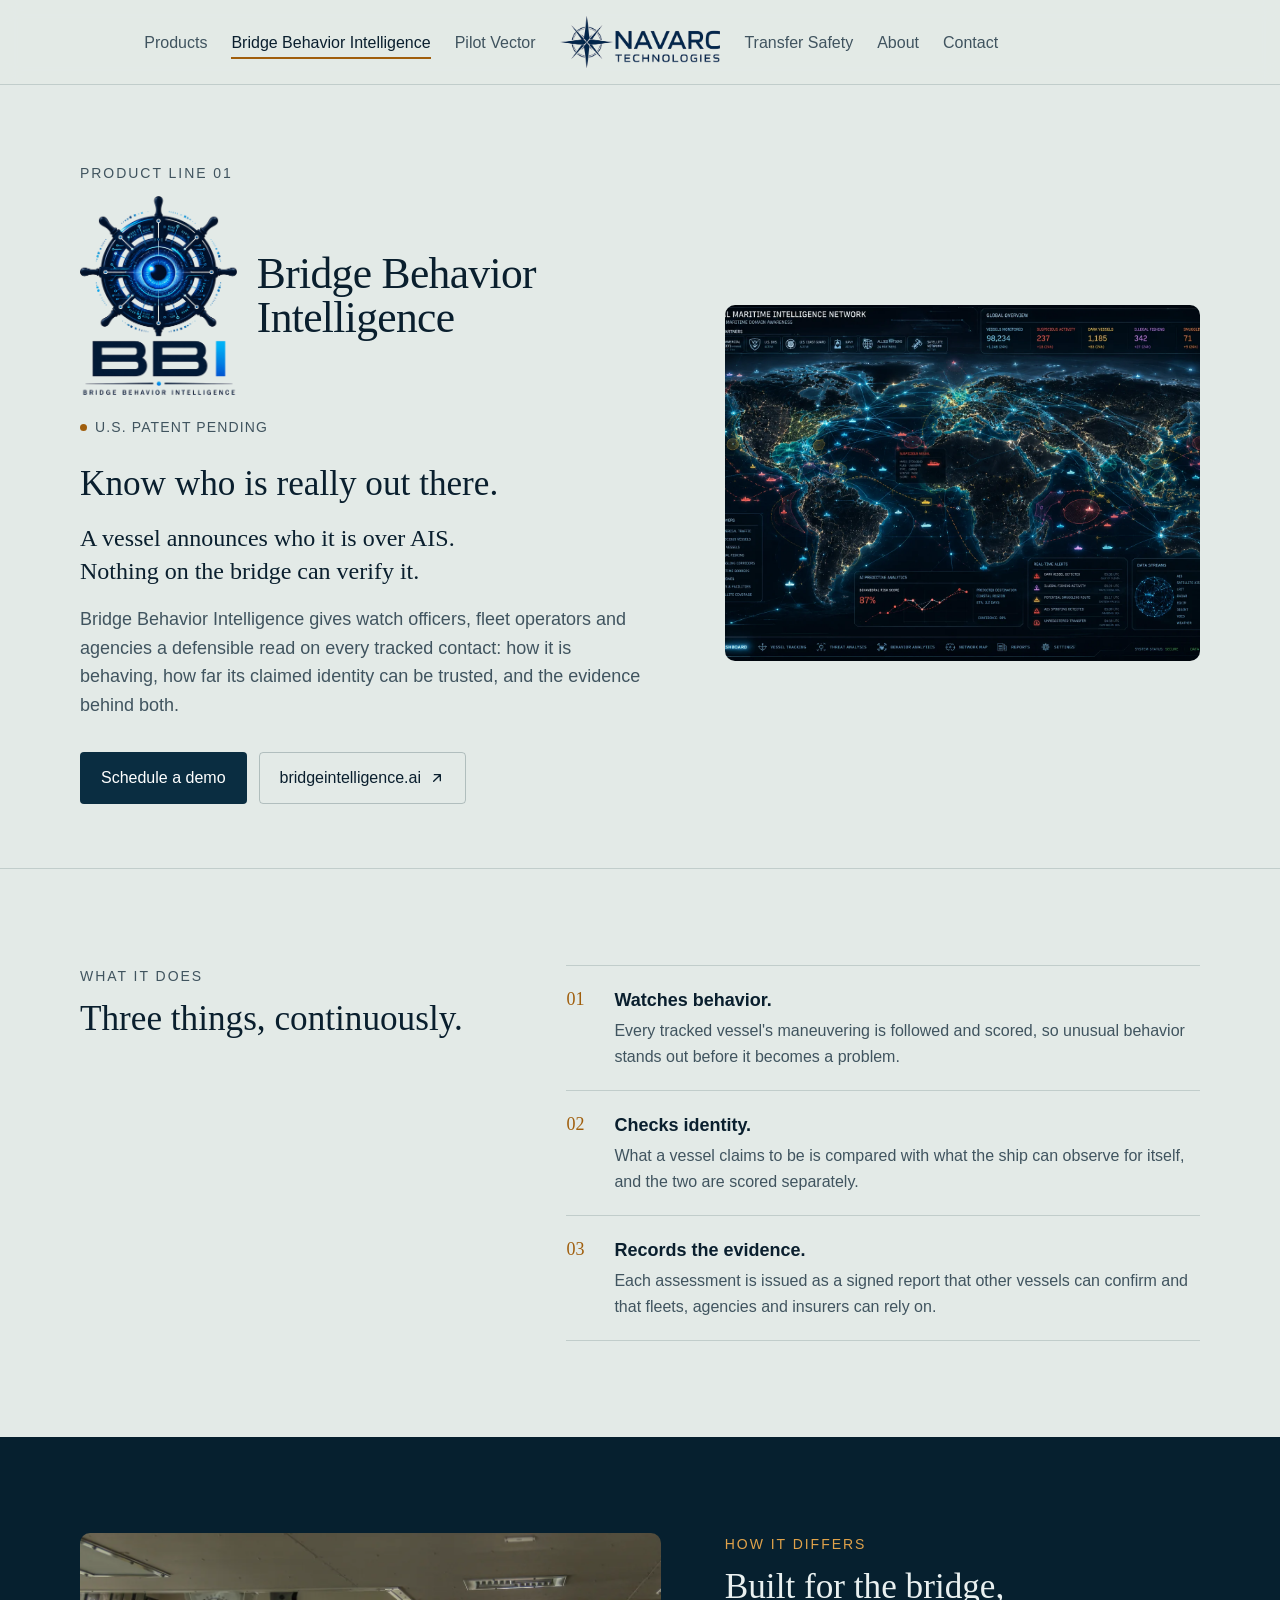
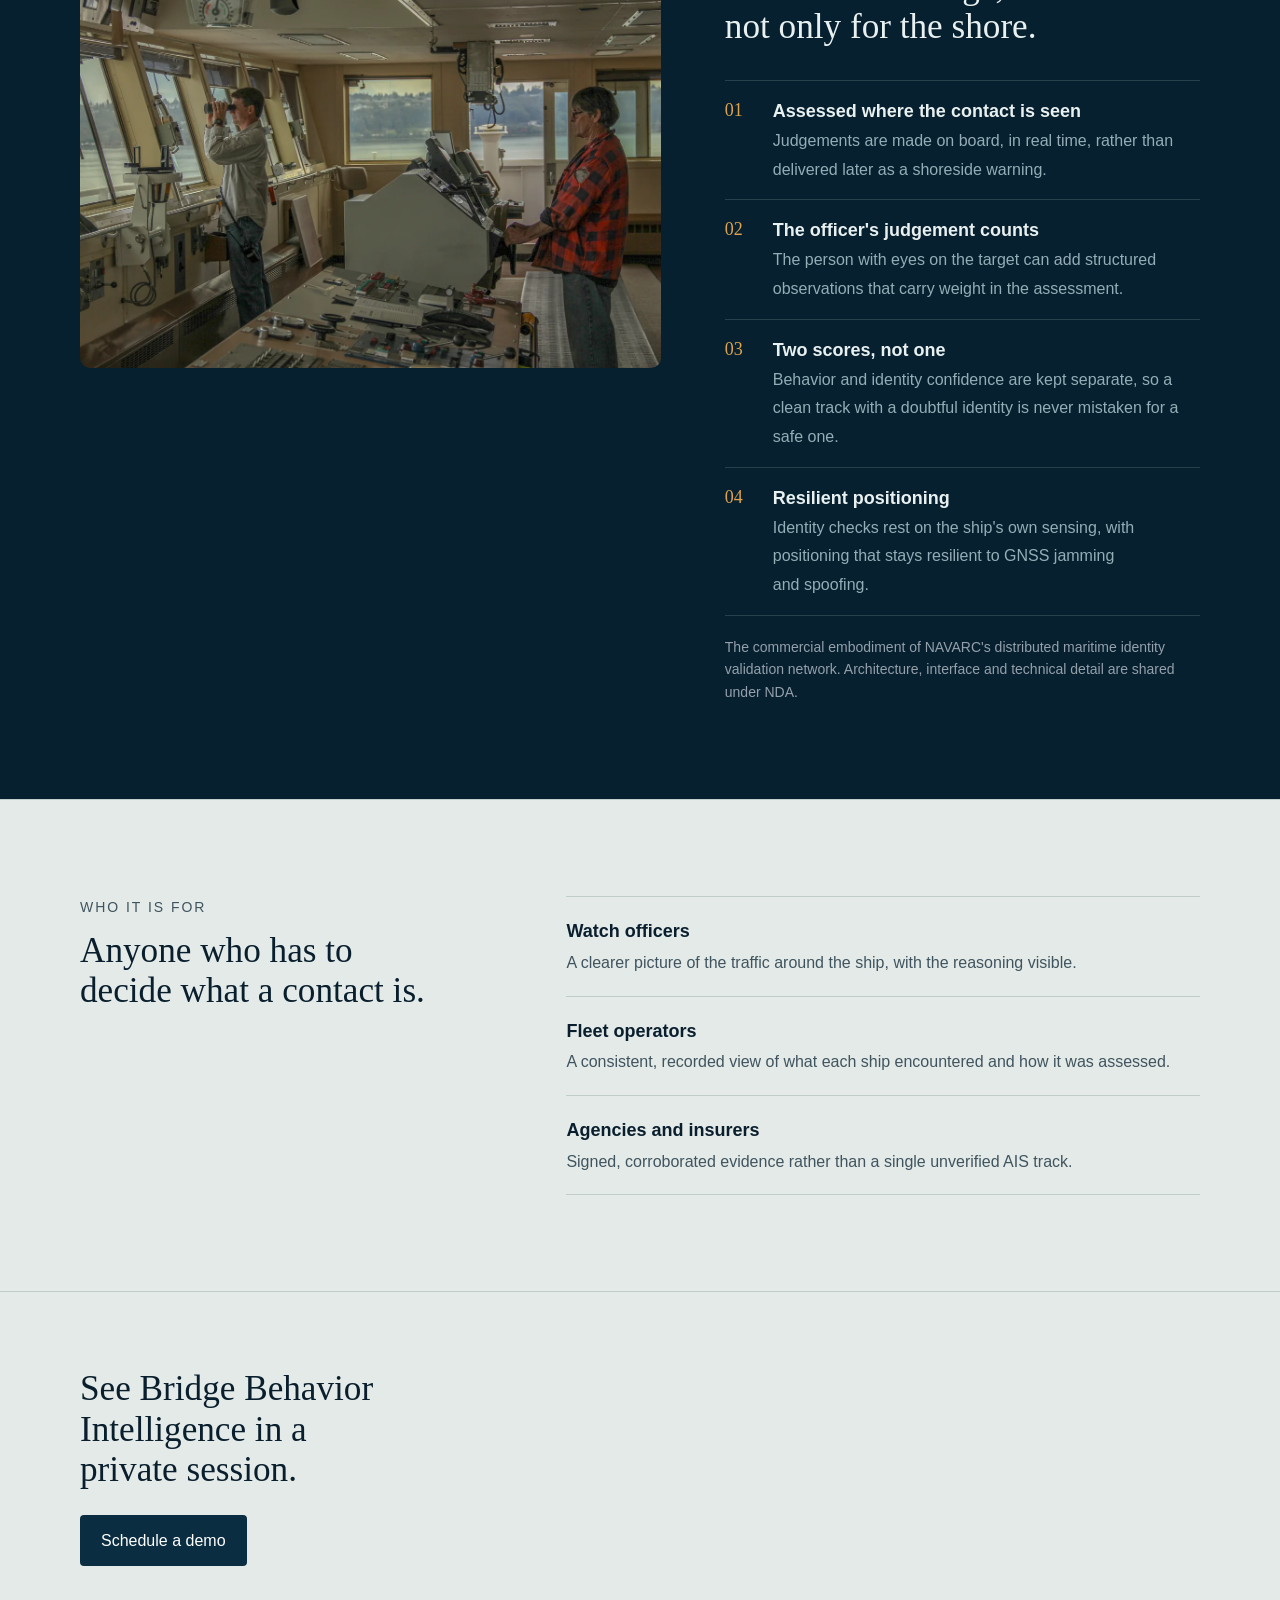
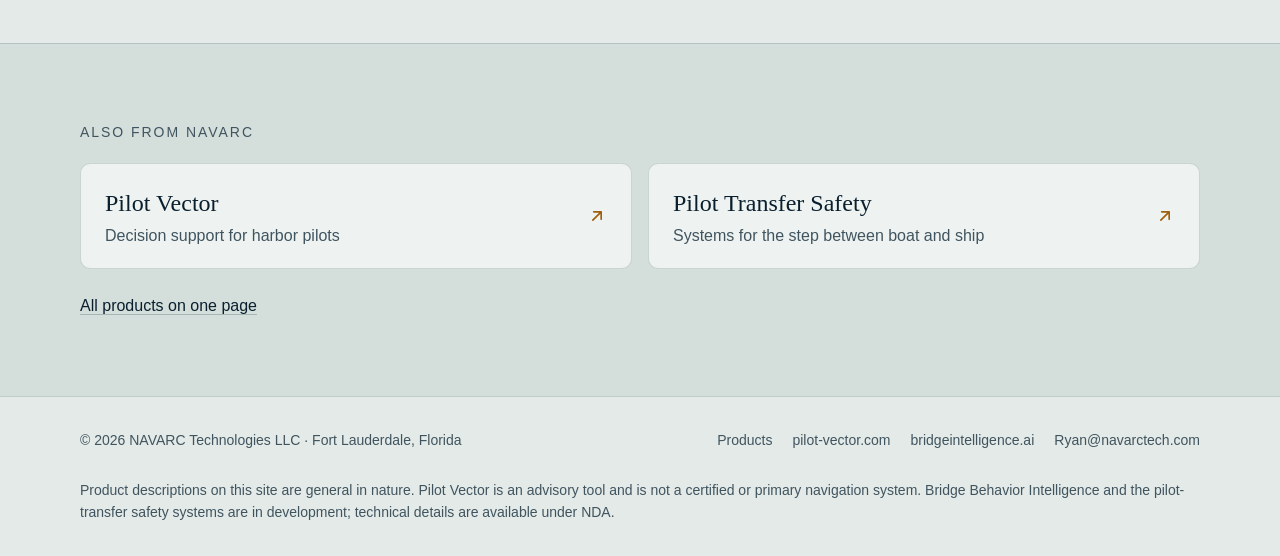
==== commit 3ba54320: "BBI: network concept image as main picture; bridge photo moved into How it differs" ====
--- a/bbi.html
+++ b/bbi.html
@@ -9,7 +9,7 @@
     <meta property="og:description" content="Bridge Behavior Intelligence (BBI) gives watch officers, fleets and agencies a defensible read on every tracked vessel: behavior, identity confidence and the evidence behind both. U.S. patent pending." />
     <meta property="og:type" content="website" />
     <meta property="og:url" content="https://www.navarctech.com/bbi.html" />
-    <meta property="og:image" content="https://www.navarctech.com/assets/wheelhouse-dusk.webp" />
+    <meta property="og:image" content="https://www.navarctech.com/assets/bbi-network.webp" />
     <link rel="icon" href="./assets/navarc-mark.png" type="image/png" />
     <link rel="preconnect" href="https://api.fontshare.com" crossorigin />
     <link href="https://api.fontshare.com/v2/css?f[]=zodiak@400&display=swap" rel="stylesheet" />
@@ -83,7 +83,7 @@
             </div>
           </div>
           <div class="page-hero__media">
-            <img src="./assets/bridge-binoculars.webp" width="1024" height="679" alt="A ship&#x27;s officer on the bridge raising binoculars while a second officer works at the console" fetchpriority="high" />
+            <img src="./assets/bbi-network.webp" width="1024" height="679" alt="Illustrative concept: a global maritime picture with vessel tracks, flagged contacts and behavior scores overlaid on a night map of the world" fetchpriority="high" />
           </div>
         </div>
       </section>
@@ -119,7 +119,7 @@
             </p>
           </div>
           <div class="product__media">
-            <img src="./assets/wheelhouse-dusk.webp" width="1024" height="679" alt="The view from a pilot boat wheelhouse at dusk: a ship ahead and a city skyline under heavy cloud" loading="lazy" decoding="async" />
+            <img src="./assets/bridge-binoculars.webp" width="1024" height="679" alt="A ship&#x27;s officer on the bridge raising binoculars while a second officer works at the console" loading="lazy" decoding="async" />
           </div>
         </div>
       </section>
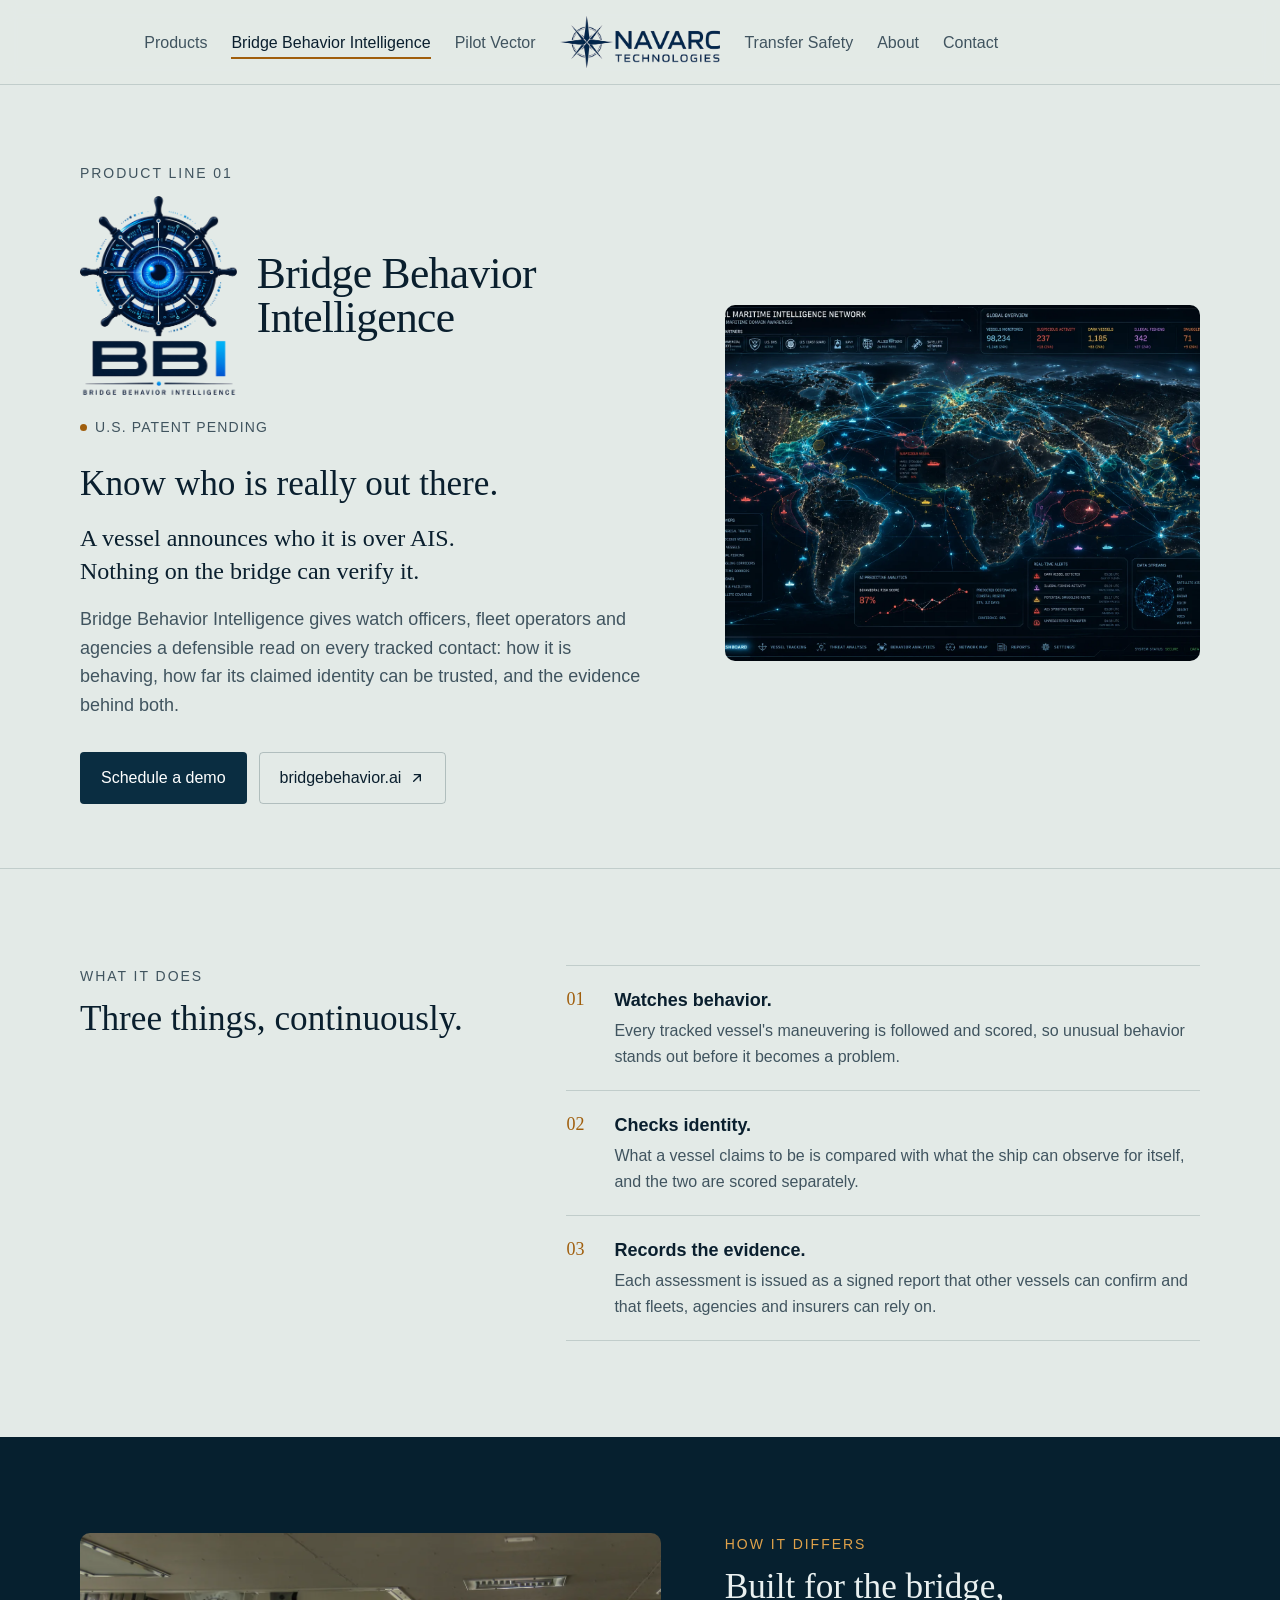
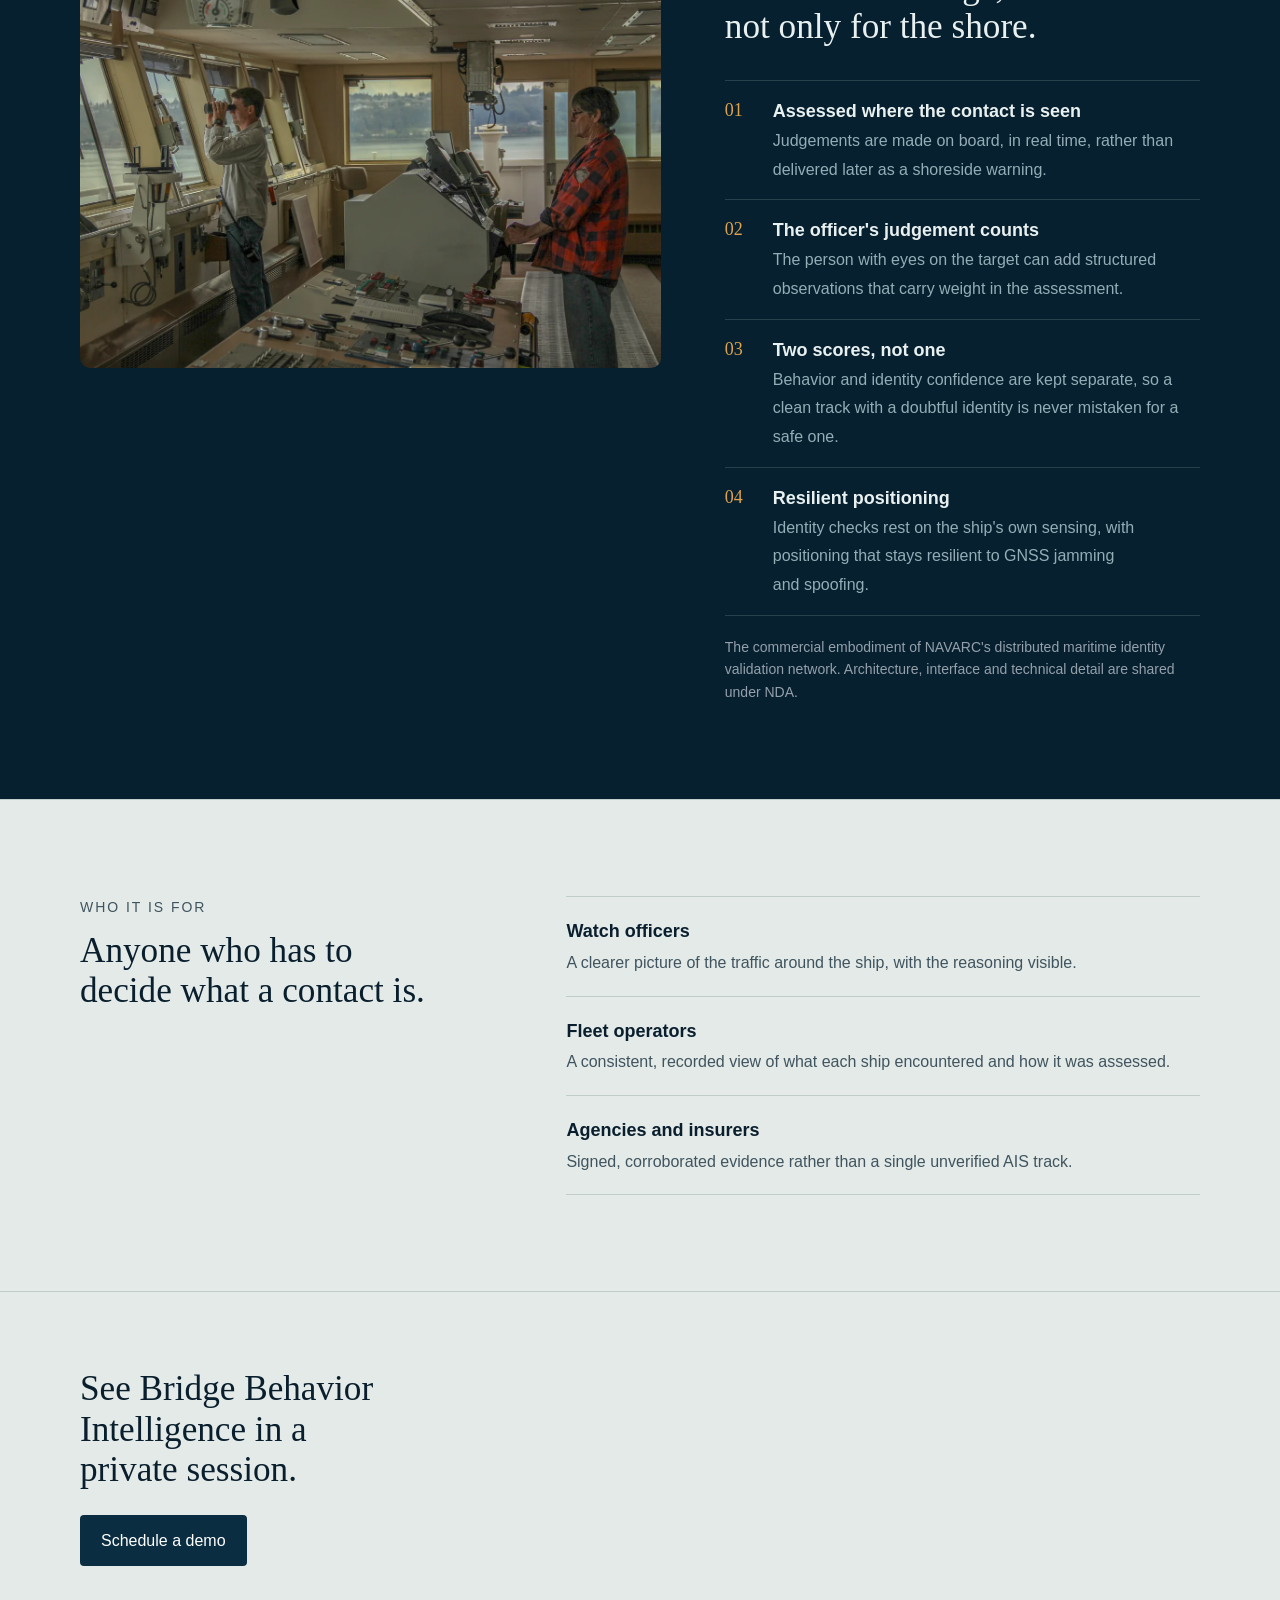
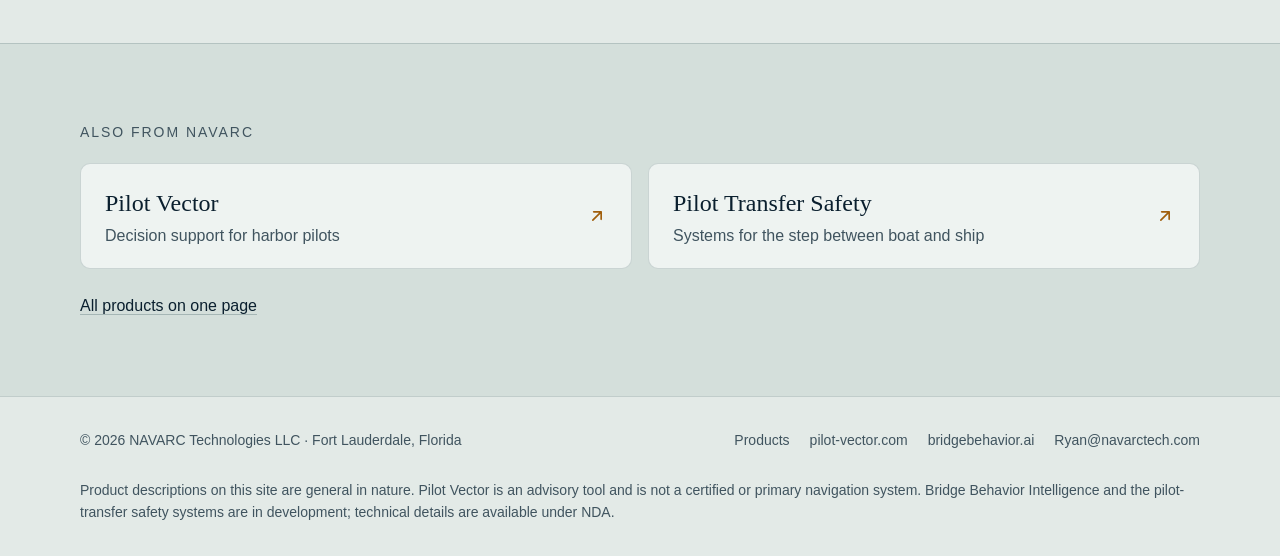
==== commit d1baedcd: "BBI link: bridgebehavior.ai" ====
--- a/bbi.html
+++ b/bbi.html
@@ -79,7 +79,7 @@
             </p>
             <div class="product__actions">
               <a class="btn btn--primary" href="mailto:Ryan@navarctech.com?subject=Bridge%20Behavior%20Intelligence%20demo%20request">Schedule a demo</a>
-              <a class="btn btn--ghost" href="https://www.bridgeintelligence.ai" target="_blank" rel="noopener noreferrer">bridgeintelligence.ai <svg viewBox="0 0 24 24" fill="none" stroke="currentColor" stroke-width="2" stroke-linecap="round" stroke-linejoin="round" aria-hidden="true"><path d="M7 17 17 7M8 7h9v9"/></svg></a>
+              <a class="btn btn--ghost" href="https://www.bridgebehavior.ai" target="_blank" rel="noopener noreferrer">bridgebehavior.ai <svg viewBox="0 0 24 24" fill="none" stroke="currentColor" stroke-width="2" stroke-linecap="round" stroke-linejoin="round" aria-hidden="true"><path d="M7 17 17 7M8 7h9v9"/></svg></a>
             </div>
           </div>
           <div class="page-hero__media">
@@ -163,7 +163,7 @@
         <ul role="list">
           <li><a href="./products.html">Products</a></li>
           <li><a href="https://www.pilot-vector.com" target="_blank" rel="noopener noreferrer">pilot-vector.com</a></li>
-          <li><a href="https://www.bridgeintelligence.ai" target="_blank" rel="noopener noreferrer">bridgeintelligence.ai</a></li>
+          <li><a href="https://www.bridgebehavior.ai" target="_blank" rel="noopener noreferrer">bridgebehavior.ai</a></li>
           <li><a href="mailto:Ryan@navarctech.com">Ryan@navarctech.com</a></li>
         </ul>
         <p class="legal">
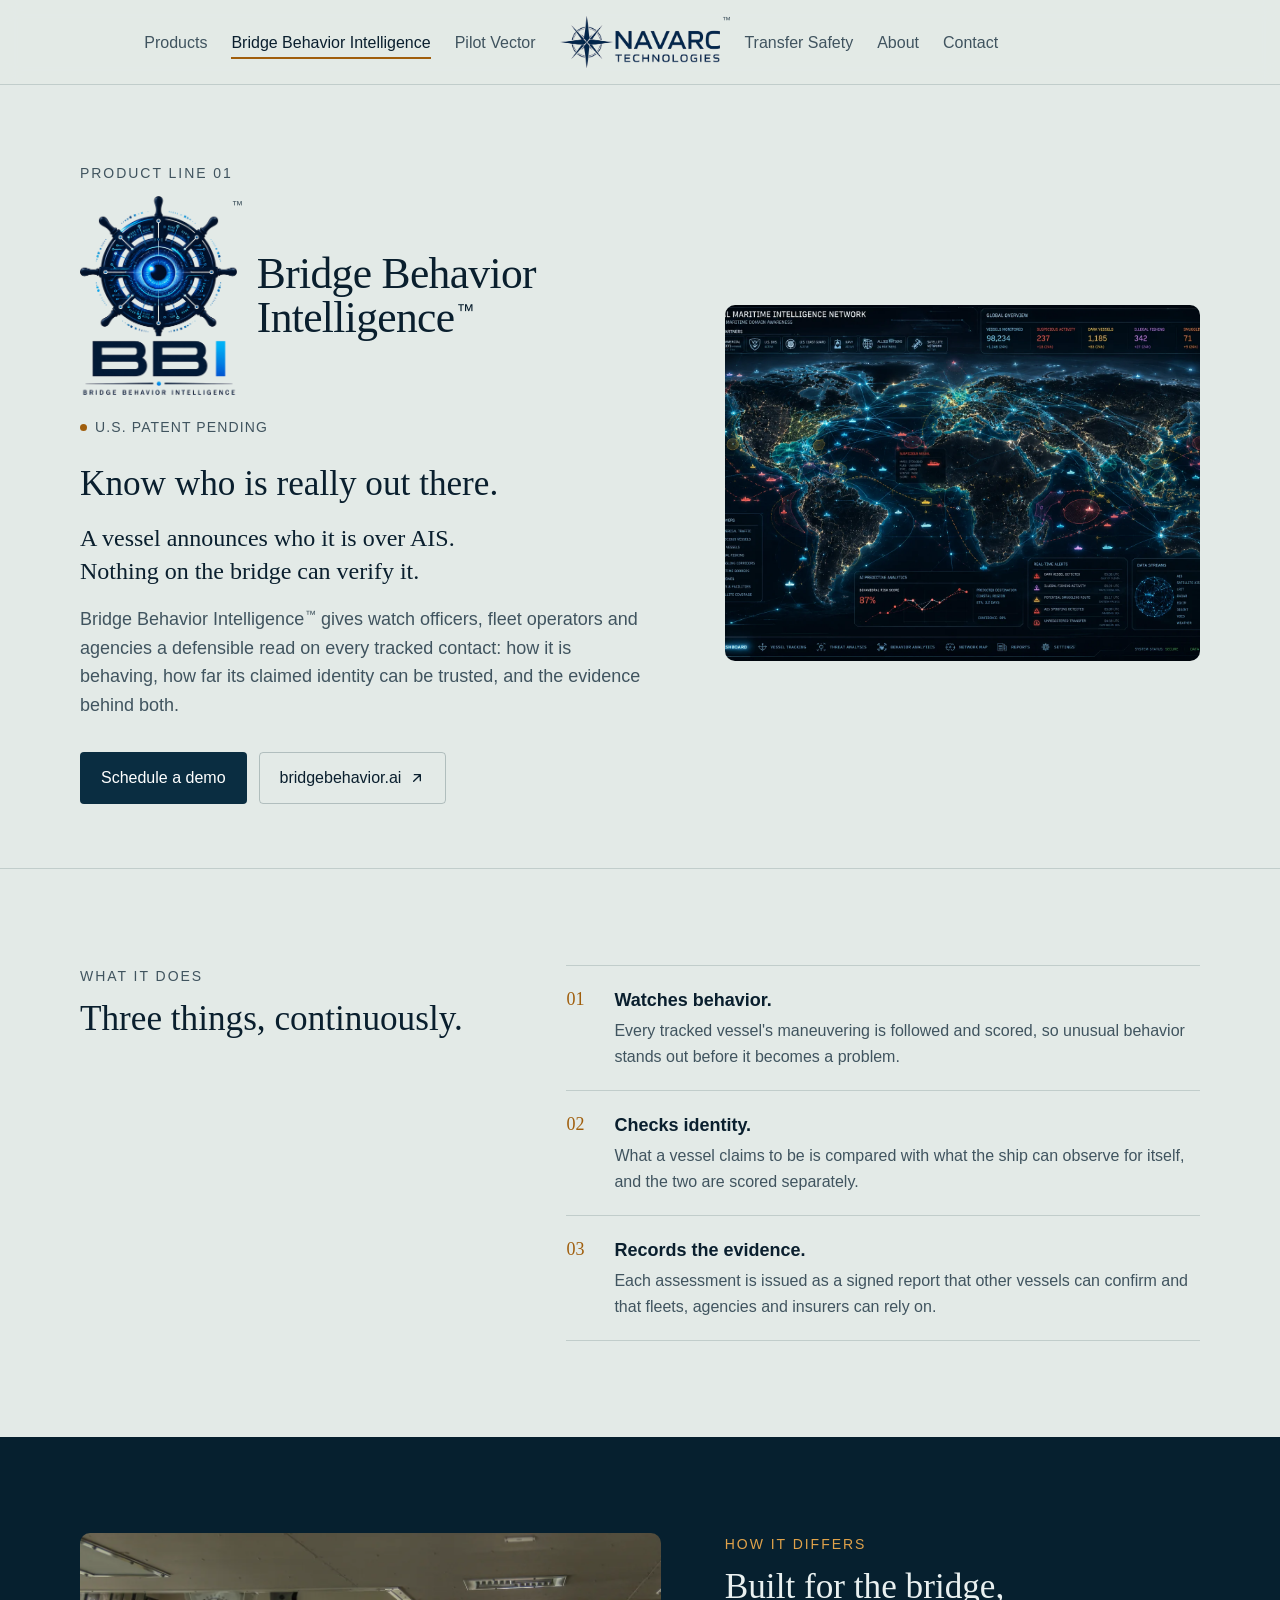
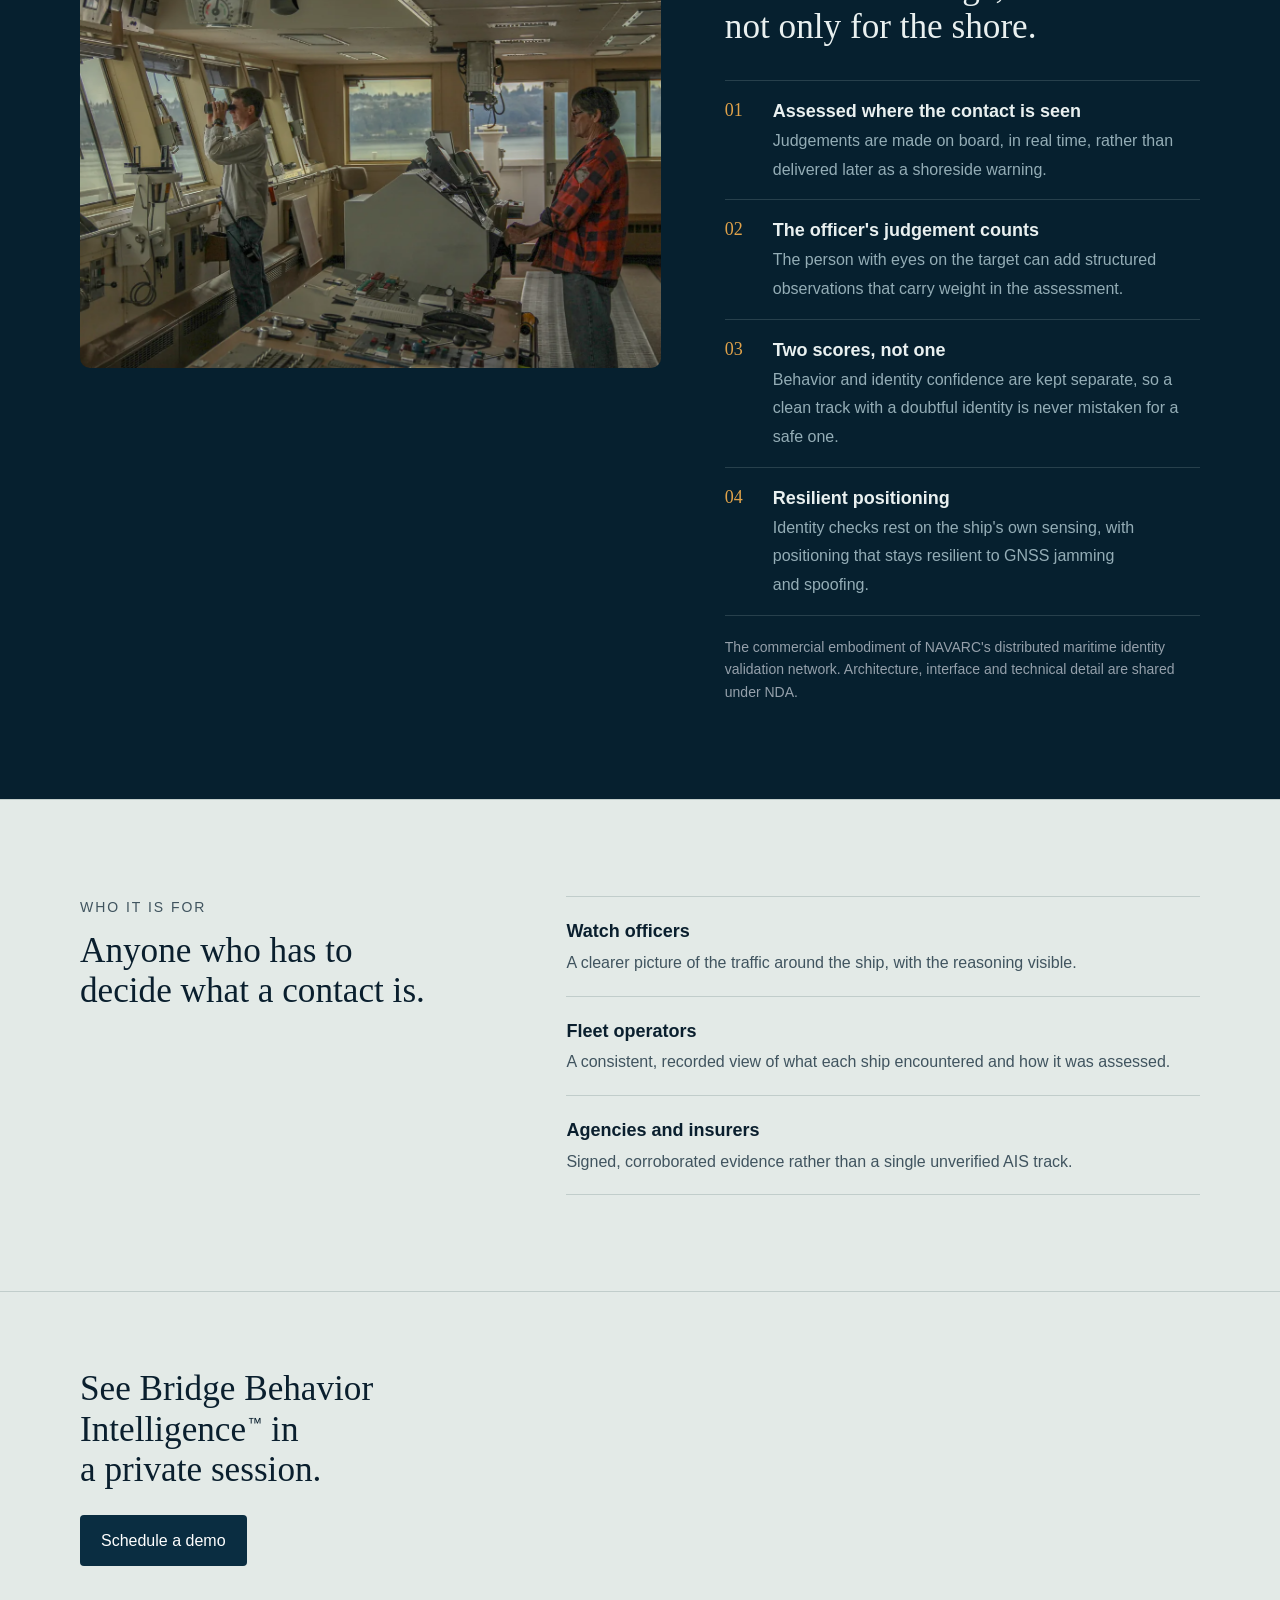
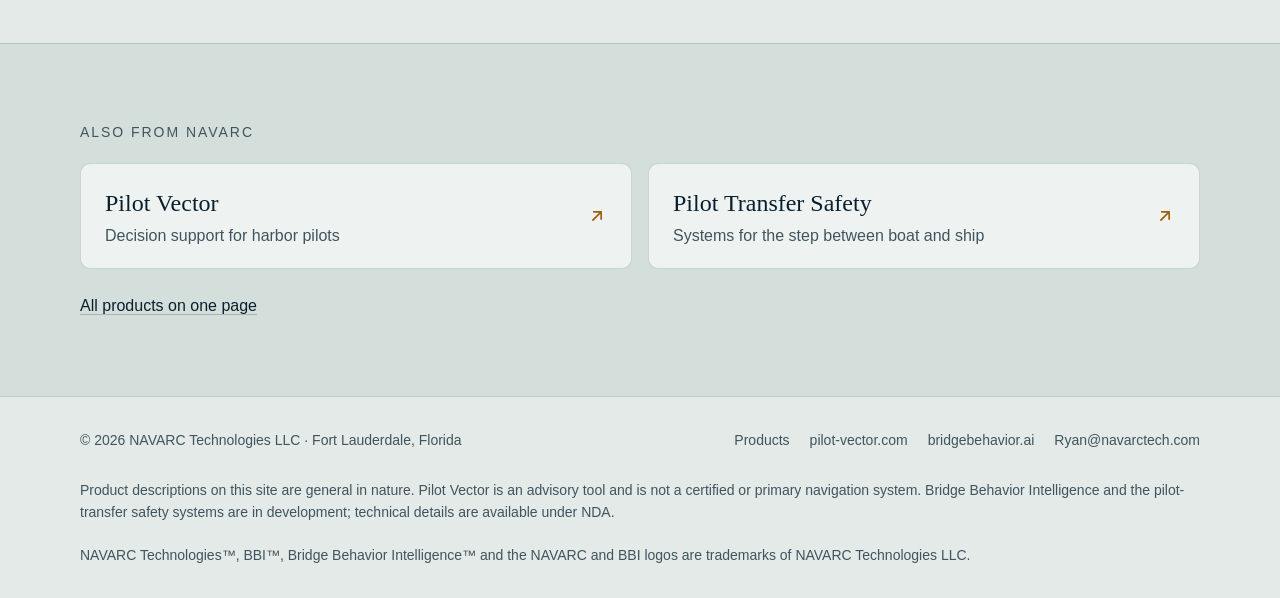
==== commit d02c6ec4: "Add TM marks to brand names and logos Per trademark counsel: TM on NAVARC Technologies, BBI, Bridge " ====
--- a/bbi.html
+++ b/bbi.html
@@ -3,10 +3,10 @@
   <head>
     <meta charset="utf-8" />
     <meta name="viewport" content="width=device-width, initial-scale=1" />
-    <title>Bridge Behavior Intelligence — NAVARC Technologies</title>
-    <meta name="description" content="Bridge Behavior Intelligence (BBI) gives watch officers, fleets and agencies a defensible read on every tracked vessel: behavior, identity confidence and the evidence behind both. U.S. patent pending." />
-    <meta property="og:title" content="Bridge Behavior Intelligence — NAVARC Technologies" />
-    <meta property="og:description" content="Bridge Behavior Intelligence (BBI) gives watch officers, fleets and agencies a defensible read on every tracked vessel: behavior, identity confidence and the evidence behind both. U.S. patent pending." />
+    <title>Bridge Behavior Intelligence™ — NAVARC Technologies™</title>
+    <meta name="description" content="Bridge Behavior Intelligence™ (BBI™) gives watch officers, fleets and agencies a defensible read on every tracked vessel: behavior, identity confidence and the evidence behind both. U.S. patent pending." />
+    <meta property="og:title" content="Bridge Behavior Intelligence™ — NAVARC Technologies™" />
+    <meta property="og:description" content="Bridge Behavior Intelligence™ (BBI™) gives watch officers, fleets and agencies a defensible read on every tracked vessel: behavior, identity confidence and the evidence behind both. U.S. patent pending." />
     <meta property="og:type" content="website" />
     <meta property="og:url" content="https://www.navarctech.com/bbi.html" />
     <meta property="og:image" content="https://www.navarctech.com/assets/bbi-network.webp" />
@@ -33,7 +33,7 @@
           <svg viewBox="0 0 24 24" fill="none" stroke="currentColor" stroke-width="1.75" stroke-linecap="round" aria-hidden="true"><path d="M4 7h16M4 12h16M4 17h16" /></svg>
         </button>
         <a class="brand" href="./index.html" aria-label="NAVARC Technologies, home">
-          <img src="./assets/navarc-logo.png" width="900" height="291" alt="NAVARC Technologies" />
+          <span class="logo-tm logo-tm--brand"><img src="./assets/navarc-logo.png" width="900" height="291" alt="NAVARC Technologies™" /><span class="tm" aria-hidden="true">™</span></span>
         </a>
         <nav class="nav nav--right" aria-label="Primary, continued">
           <ul role="list">
@@ -64,8 +64,8 @@
           <div>
             <p class="eyebrow">Product line 01</p>
             <div class="lockup">
-              <img class="lockup__mark" src="./assets/bbi-logo.png" width="700" height="886" alt="BBI" />
-              <h1 class="page-hero__name">Bridge Behavior Intelligence</h1>
+              <span class="logo-tm logo-tm--lockup"><img class="lockup__mark" src="./assets/bbi-logo.png" width="700" height="886" alt="BBI™" /><span class="tm" aria-hidden="true">™</span></span>
+              <h1 class="page-hero__name">Bridge Behavior Intelligence<span class="tm">™</span></h1>
             </div>
             <p class="product__status">U.S. patent pending</p>
             <p class="page-hero__tag">Know who is really out there.</p>
@@ -73,7 +73,7 @@
               A vessel announces who it is over AIS. Nothing on the bridge can verify it.
             </p>
             <p class="muted">
-              Bridge Behavior Intelligence gives watch officers, fleet operators and agencies a defensible read on
+              Bridge Behavior Intelligence<span class="tm">™</span> gives watch officers, fleet operators and agencies a defensible read on
               every tracked contact: how it is behaving, how far its claimed identity can be trusted, and the
               evidence behind both.
             </p>
@@ -140,7 +140,7 @@
 
       <section class="cta-band">
         <div class="wrap">
-          <h2>See Bridge Behavior Intelligence in a private session.</h2>
+          <h2>See Bridge Behavior Intelligence<span class="tm">™</span> in a private session.</h2>
           <div class="product__actions">
             <a class="btn btn--primary" href="mailto:Ryan@navarctech.com?subject=Bridge%20Behavior%20Intelligence%20demo%20request">Schedule a demo</a>
           </div>
@@ -171,6 +171,9 @@
           certified or primary navigation system. Bridge Behavior Intelligence and the pilot-transfer safety
           systems are in development; technical details are available under NDA.
         </p>
+        <p class="legal legal--tm">
+          NAVARC Technologies™, BBI™, Bridge Behavior Intelligence™ and the NAVARC and BBI logos are trademarks of NAVARC Technologies LLC.
+        </p>
       </div>
     </footer>
 
--- a/style.css
+++ b/style.css
@@ -1374,3 +1374,48 @@
   line-height: 1.02;
   max-width: 14ch;
 }
+
+/* ---------- Trademark marks ---------- */
+.tm {
+  font-family: var(--font-body);
+  font-weight: 500;
+  font-size: 0.42em;
+  line-height: 0;
+  vertical-align: super;
+  letter-spacing: 0;
+  margin-left: 0.1em;
+  white-space: nowrap;
+}
+p .tm {
+  font-size: 0.6em;
+}
+.logo-tm {
+  position: relative;
+  display: inline-flex;
+  align-items: flex-start;
+  flex-shrink: 0;
+}
+.logo-tm .tm {
+  vertical-align: baseline;
+  line-height: 1;
+  font-size: 7px;
+  margin-left: 2px;
+  color: var(--color-text-muted);
+}
+.logo-tm--brand .tm {
+  position: absolute;
+  top: 0;
+  right: -0.65rem;
+  margin: 0;
+  font-size: 0.55rem;
+}
+.logo-tm--lockup .tm {
+  position: absolute;
+  top: 2%;
+  right: -0.4rem;
+  font-size: 0.72rem;
+  margin: 0;
+}
+.site-footer .legal--tm {
+  margin-top: var(--space-2);
+}
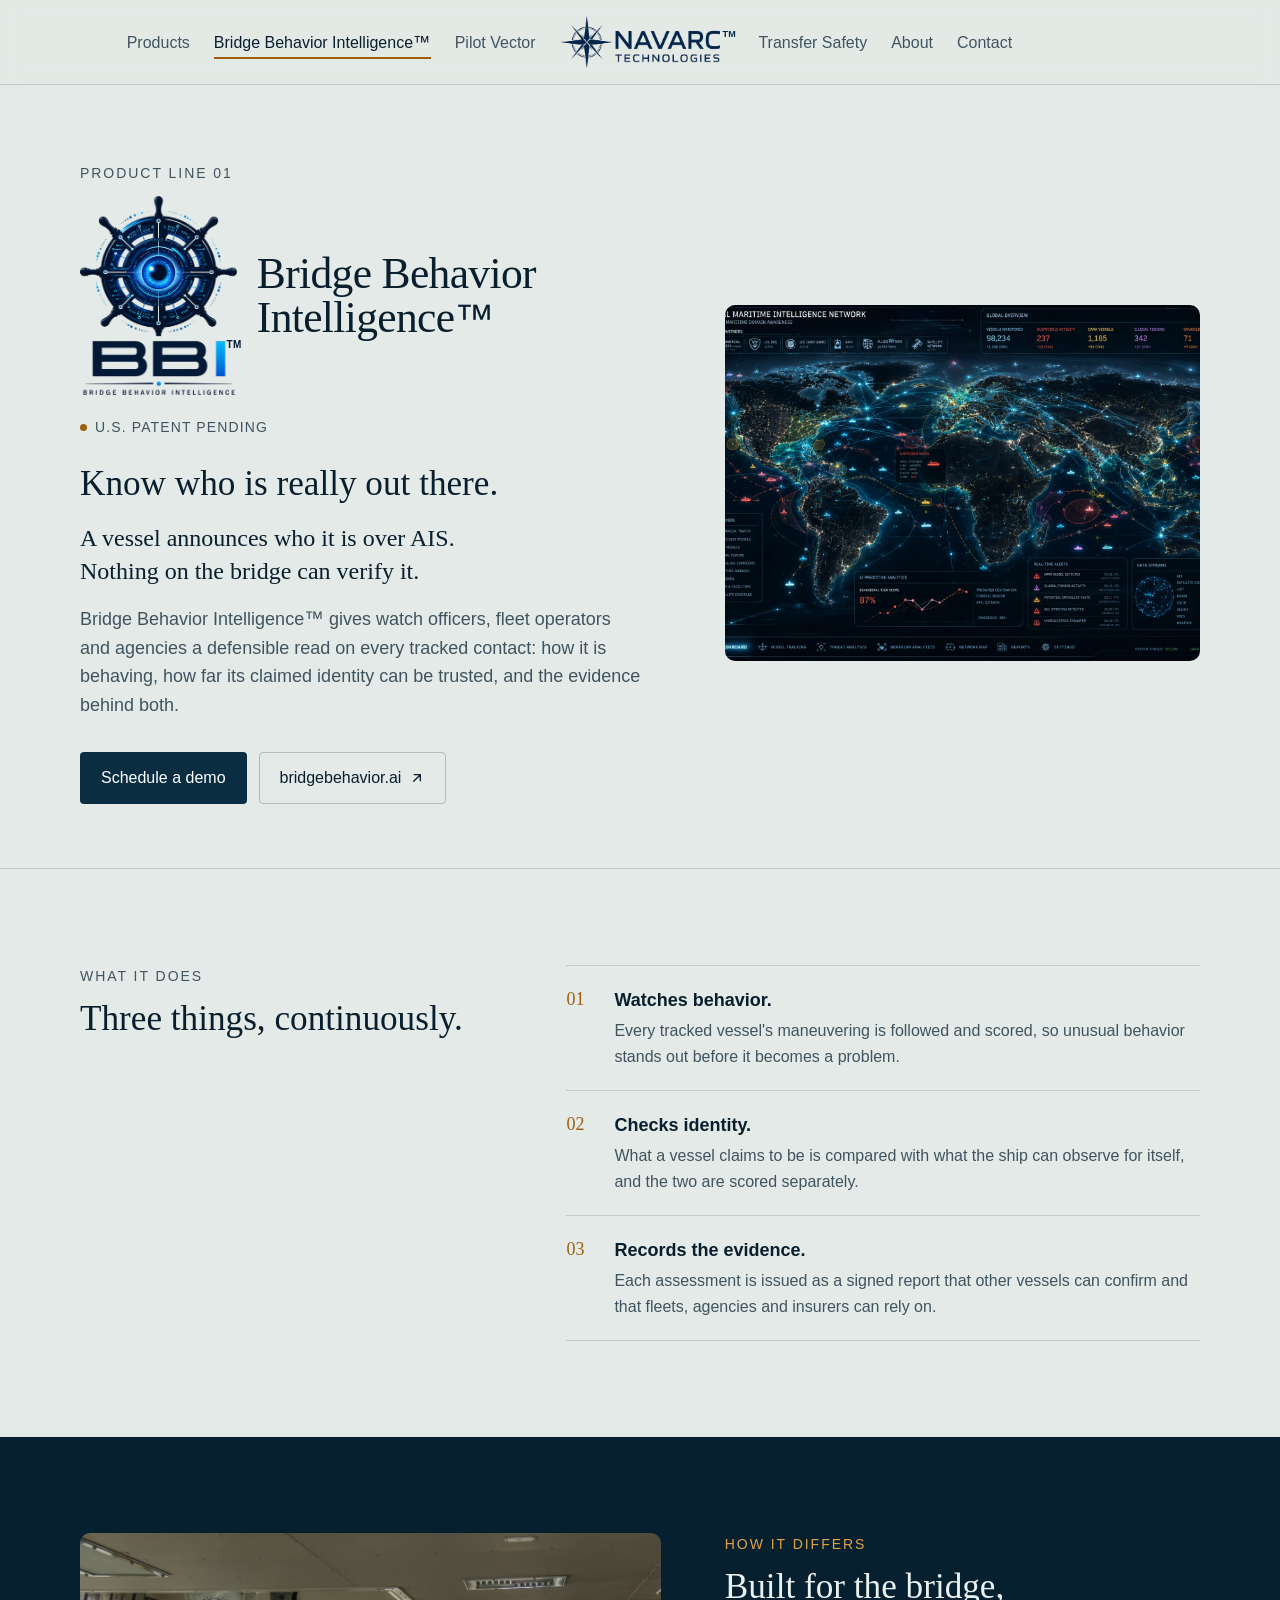
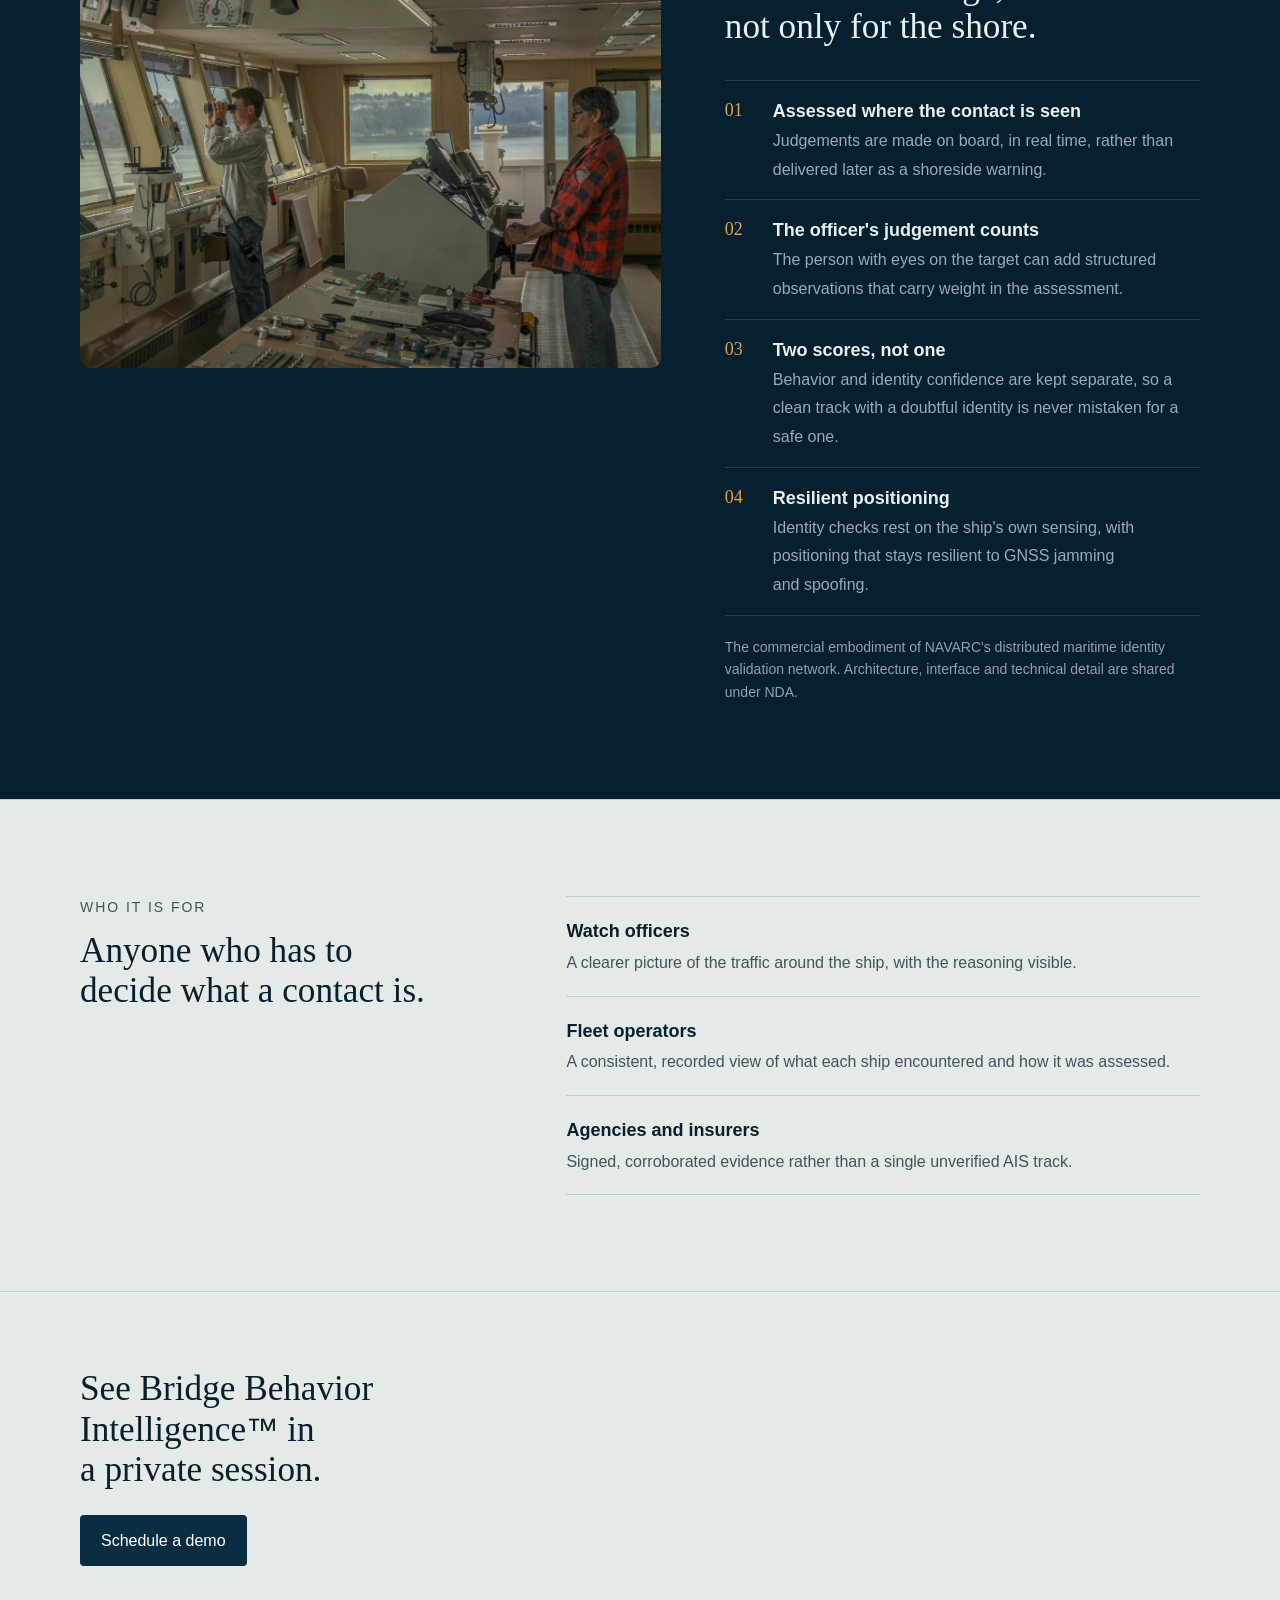
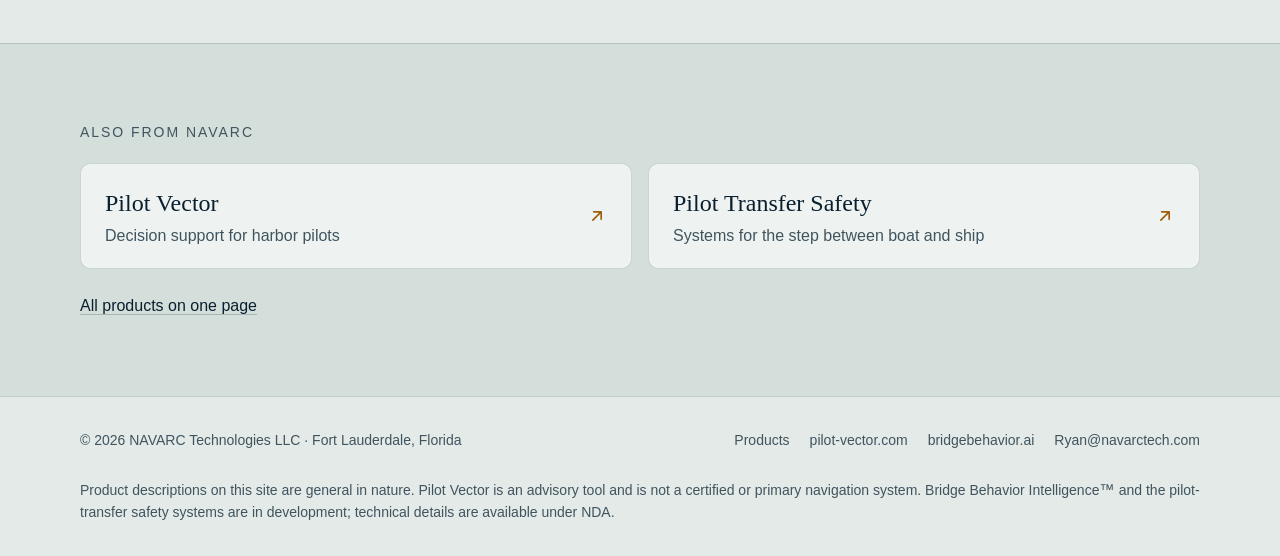
==== commit ba41970f: "Add TM notices to brand names and logos Bridge Behavior Intelligence and NAVARC Technologies carry a" ====
--- a/bbi.html
+++ b/bbi.html
@@ -3,10 +3,10 @@
   <head>
     <meta charset="utf-8" />
     <meta name="viewport" content="width=device-width, initial-scale=1" />
-    <title>Bridge Behavior Intelligence™ — NAVARC Technologies™</title>
-    <meta name="description" content="Bridge Behavior Intelligence™ (BBI™) gives watch officers, fleets and agencies a defensible read on every tracked vessel: behavior, identity confidence and the evidence behind both. U.S. patent pending." />
-    <meta property="og:title" content="Bridge Behavior Intelligence™ — NAVARC Technologies™" />
-    <meta property="og:description" content="Bridge Behavior Intelligence™ (BBI™) gives watch officers, fleets and agencies a defensible read on every tracked vessel: behavior, identity confidence and the evidence behind both. U.S. patent pending." />
+    <title>Bridge Behavior Intelligence — NAVARC Technologies</title>
+    <meta name="description" content="Bridge Behavior Intelligence (BBI) gives watch officers, fleets and agencies a defensible read on every tracked vessel: behavior, identity confidence and the evidence behind both. U.S. patent pending." />
+    <meta property="og:title" content="Bridge Behavior Intelligence — NAVARC Technologies" />
+    <meta property="og:description" content="Bridge Behavior Intelligence (BBI) gives watch officers, fleets and agencies a defensible read on every tracked vessel: behavior, identity confidence and the evidence behind both. U.S. patent pending." />
     <meta property="og:type" content="website" />
     <meta property="og:url" content="https://www.navarctech.com/bbi.html" />
     <meta property="og:image" content="https://www.navarctech.com/assets/bbi-network.webp" />
@@ -14,8 +14,8 @@
     <link rel="preconnect" href="https://api.fontshare.com" crossorigin />
     <link href="https://api.fontshare.com/v2/css?f[]=zodiak@400&display=swap" rel="stylesheet" />
     <link href="https://api.fontshare.com/v2/css?f[]=satoshi@400,500,700&display=swap" rel="stylesheet" />
-    <link rel="stylesheet" href="./base.css?v=9f34be7d" />
-    <link rel="stylesheet" href="./style.css?v=9f34be7d" />
+    <link rel="stylesheet" href="./base.css?v=d647440e" />
+    <link rel="stylesheet" href="./style.css?v=d647440e" />
   </head>
   <body>
     <a class="skip-link" href="#main">Skip to content</a>
@@ -25,7 +25,7 @@
         <nav class="nav nav--left" aria-label="Primary">
           <ul role="list">
 <li><a href="./products.html">Products</a></li>
-<li><a href="./bbi.html" aria-current="page">Bridge Behavior Intelligence</a></li>
+<li><a href="./bbi.html" aria-current="page">Bridge Behavior Intelligence<sup class="tm">&trade;</sup></a></li>
 <li><a href="./pilot-vector.html">Pilot Vector</a></li>
           </ul>
         </nav>
@@ -33,7 +33,8 @@
           <svg viewBox="0 0 24 24" fill="none" stroke="currentColor" stroke-width="1.75" stroke-linecap="round" aria-hidden="true"><path d="M4 7h16M4 12h16M4 17h16" /></svg>
         </button>
         <a class="brand" href="./index.html" aria-label="NAVARC Technologies, home">
-          <span class="logo-tm logo-tm--brand"><img src="./assets/navarc-logo.png" width="900" height="291" alt="NAVARC Technologies™" /><span class="tm" aria-hidden="true">™</span></span>
+          <img src="./assets/navarc-logo.png" width="900" height="291" alt="NAVARC Technologies" />
+          <span class="logo-tm" aria-hidden="true">TM</span>
         </a>
         <nav class="nav nav--right" aria-label="Primary, continued">
           <ul role="list">
@@ -47,7 +48,7 @@
         <nav class="wrap" aria-label="Primary, mobile">
           <ul role="list">
 <li><a href="./products.html">Products</a></li>
-<li><a href="./bbi.html" aria-current="page">Bridge Behavior Intelligence</a></li>
+<li><a href="./bbi.html" aria-current="page">Bridge Behavior Intelligence<sup class="tm">&trade;</sup></a></li>
 <li><a href="./pilot-vector.html">Pilot Vector</a></li>
 <li><a href="./transfer-safety.html">Transfer Safety</a></li>
 <li><a href="./index.html#about">About</a></li>
@@ -64,8 +65,11 @@
           <div>
             <p class="eyebrow">Product line 01</p>
             <div class="lockup">
-              <span class="logo-tm logo-tm--lockup"><img class="lockup__mark" src="./assets/bbi-logo.png" width="700" height="886" alt="BBI™" /><span class="tm" aria-hidden="true">™</span></span>
-              <h1 class="page-hero__name">Bridge Behavior Intelligence<span class="tm">™</span></h1>
+              <span class="lockup__logo">
+                <img class="lockup__mark" src="./assets/bbi-logo.png" width="700" height="886" alt="BBI" />
+                <span class="logo-tm" aria-hidden="true">TM</span>
+              </span>
+              <h1 class="page-hero__name">Bridge Behavior Intelligence<sup class="tm">&trade;</sup></h1>
             </div>
             <p class="product__status">U.S. patent pending</p>
             <p class="page-hero__tag">Know who is really out there.</p>
@@ -73,7 +77,7 @@
               A vessel announces who it is over AIS. Nothing on the bridge can verify it.
             </p>
             <p class="muted">
-              Bridge Behavior Intelligence<span class="tm">™</span> gives watch officers, fleet operators and agencies a defensible read on
+              Bridge Behavior Intelligence<sup class="tm">&trade;</sup> gives watch officers, fleet operators and agencies a defensible read on
               every tracked contact: how it is behaving, how far its claimed identity can be trusted, and the
               evidence behind both.
             </p>
@@ -140,7 +144,7 @@
 
       <section class="cta-band">
         <div class="wrap">
-          <h2>See Bridge Behavior Intelligence<span class="tm">™</span> in a private session.</h2>
+          <h2>See Bridge Behavior Intelligence<sup class="tm">&trade;</sup> in a private session.</h2>
           <div class="product__actions">
             <a class="btn btn--primary" href="mailto:Ryan@navarctech.com?subject=Bridge%20Behavior%20Intelligence%20demo%20request">Schedule a demo</a>
           </div>
@@ -168,11 +172,8 @@
         </ul>
         <p class="legal">
           Product descriptions on this site are general in nature. Pilot Vector is an advisory tool and is not a
-          certified or primary navigation system. Bridge Behavior Intelligence and the pilot-transfer safety
+          certified or primary navigation system. Bridge Behavior Intelligence<sup class="tm">&trade;</sup> and the pilot-transfer safety
           systems are in development; technical details are available under NDA.
-        </p>
-        <p class="legal legal--tm">
-          NAVARC Technologies™, BBI™, Bridge Behavior Intelligence™ and the NAVARC and BBI logos are trademarks of NAVARC Technologies LLC.
         </p>
       </div>
     </footer>
--- a/style.css
+++ b/style.css
@@ -1375,47 +1375,73 @@
   max-width: 14ch;
 }
 
-/* ---------- Trademark marks ---------- */
+/* ---------- Trademark notices ---------- */
+/* Text marks: "Name™" in running copy, headings, navigation and buttons. */
 .tm {
   font-family: var(--font-body);
   font-weight: 500;
-  font-size: 0.42em;
+  font-style: normal;
+  font-size: 1.1em;
   line-height: 0;
-  vertical-align: super;
   letter-spacing: 0;
-  margin-left: 0.1em;
-  white-space: nowrap;
-}
-p .tm {
-  font-size: 0.6em;
-}
+  vertical-align: baseline;
+}
+h1 .tm,
+h2 .tm,
+h3 .tm,
+.more__list strong .tm {
+  font-size: 0.92em;
+  font-weight: 400;
+}
+/* Logo marks: a small "TM" set against the upper right of each logo's lettering. */
 .logo-tm {
+  position: absolute;
+  font-family: var(--font-body);
+  font-weight: 700;
+  font-size: 8px;
+  line-height: 1;
+  letter-spacing: 0.04em;
+  pointer-events: none;
+  user-select: none;
+}
+.brand {
   position: relative;
-  display: inline-flex;
-  align-items: flex-start;
+}
+.brand .logo-tm {
+  left: calc(100% + 2px);
+  top: 26%;
+  color: #00254b;
+}
+.lockup__logo {
+  position: relative;
+  display: block;
   flex-shrink: 0;
 }
-.logo-tm .tm {
-  vertical-align: baseline;
-  line-height: 1;
-  font-size: 7px;
-  margin-left: 2px;
-  color: var(--color-text-muted);
-}
-.logo-tm--brand .tm {
-  position: absolute;
-  top: 0;
-  right: -0.65rem;
-  margin: 0;
-  font-size: 0.55rem;
-}
-.logo-tm--lockup .tm {
-  position: absolute;
-  top: 2%;
-  right: -0.4rem;
-  font-size: 0.72rem;
-  margin: 0;
-}
-.site-footer .legal--tm {
-  margin-top: var(--space-2);
-}
+.lockup__logo .lockup__mark {
+  display: block;
+}
+.lockup__logo .logo-tm {
+  left: 93.4%;
+  top: 72.4%;
+  color: #001936;
+}
+@media (min-width: 1024px) {
+  .logo-tm {
+    font-size: 9px;
+  }
+  /* The mark hangs just right of the logo; start the right-hand nav a little later to clear it.
+     The header columns are equal, so the logo stays centred. */
+  .nav--right ul {
+    padding-left: 14px;
+  }
+  .lockup__logo .logo-tm {
+    font-size: 10px;
+  }
+}
+/* The mark adds a little width to the longest nav label; tighten the nav spacing on
+   narrow desktops so the labels stay on one line. */
+@media (min-width: 1024px) and (max-width: 1199px) {
+  .nav ul {
+    gap: var(--space-4);
+  }
+}
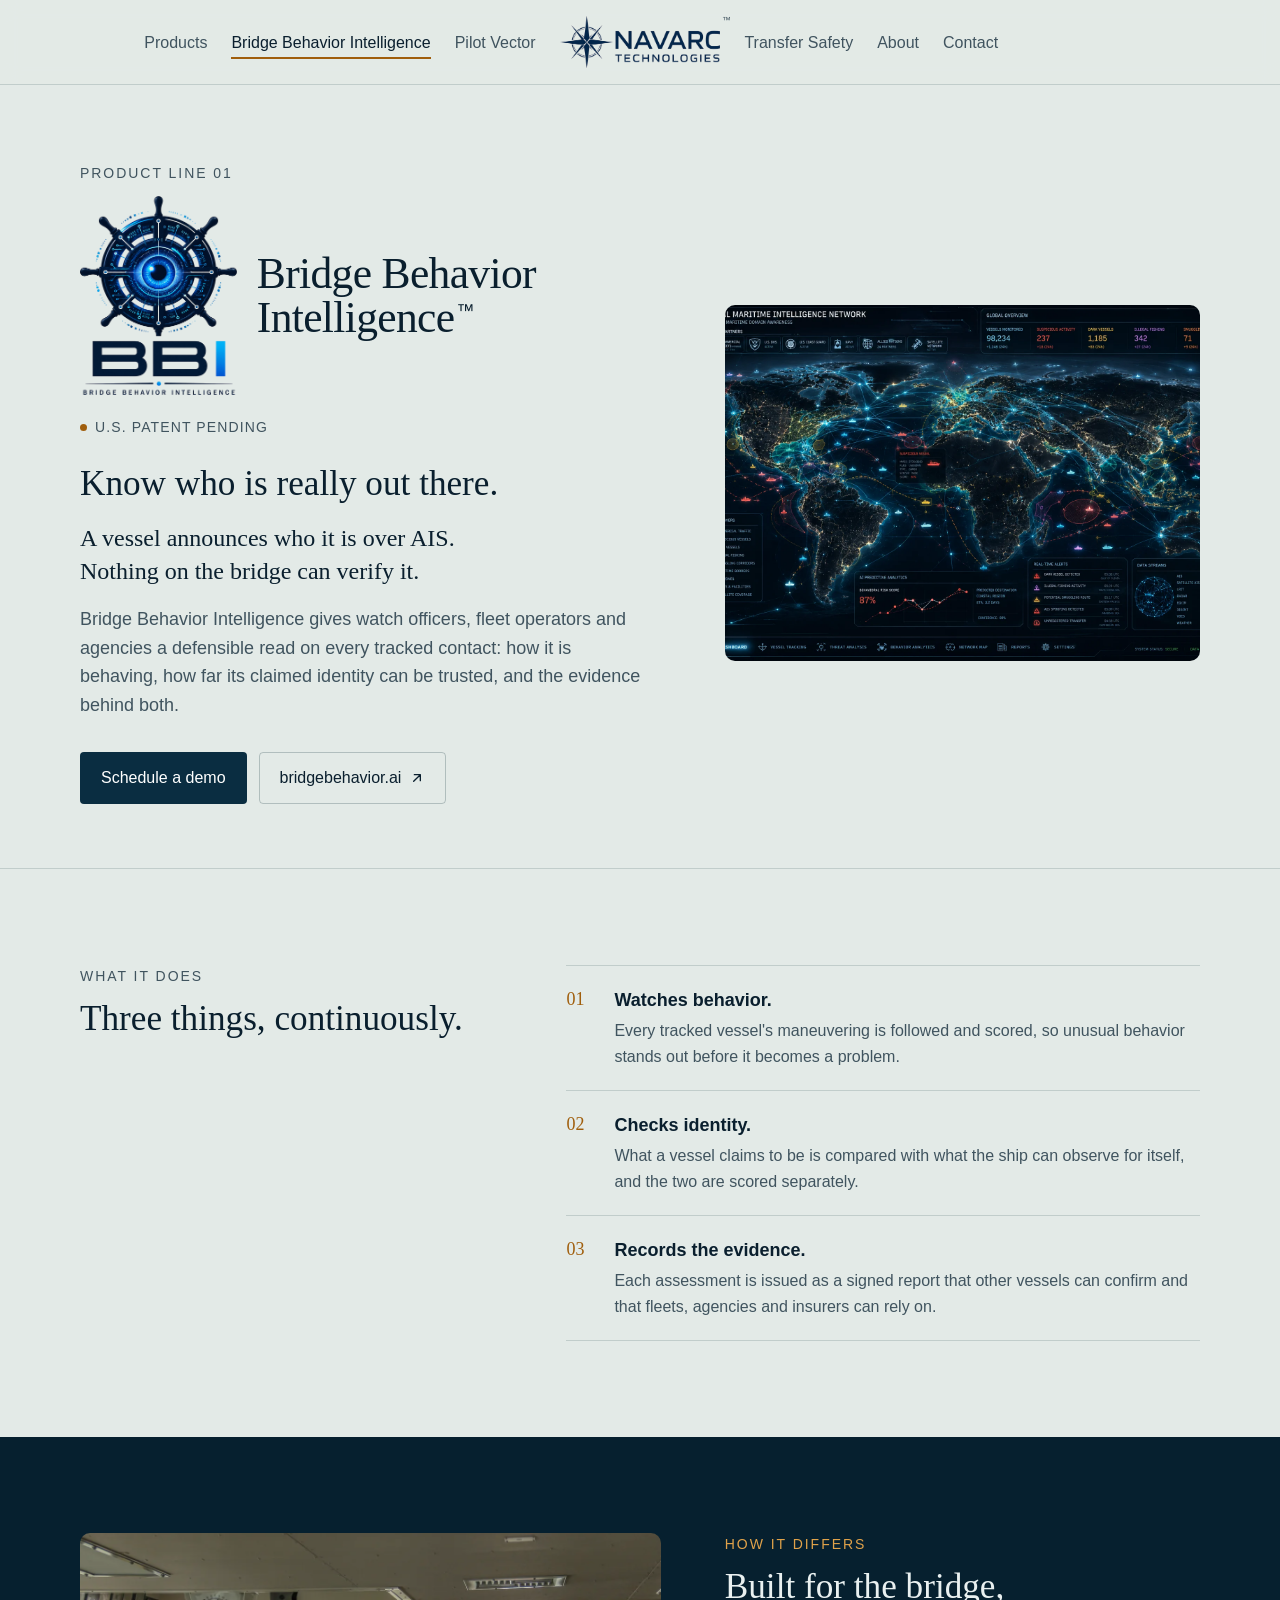
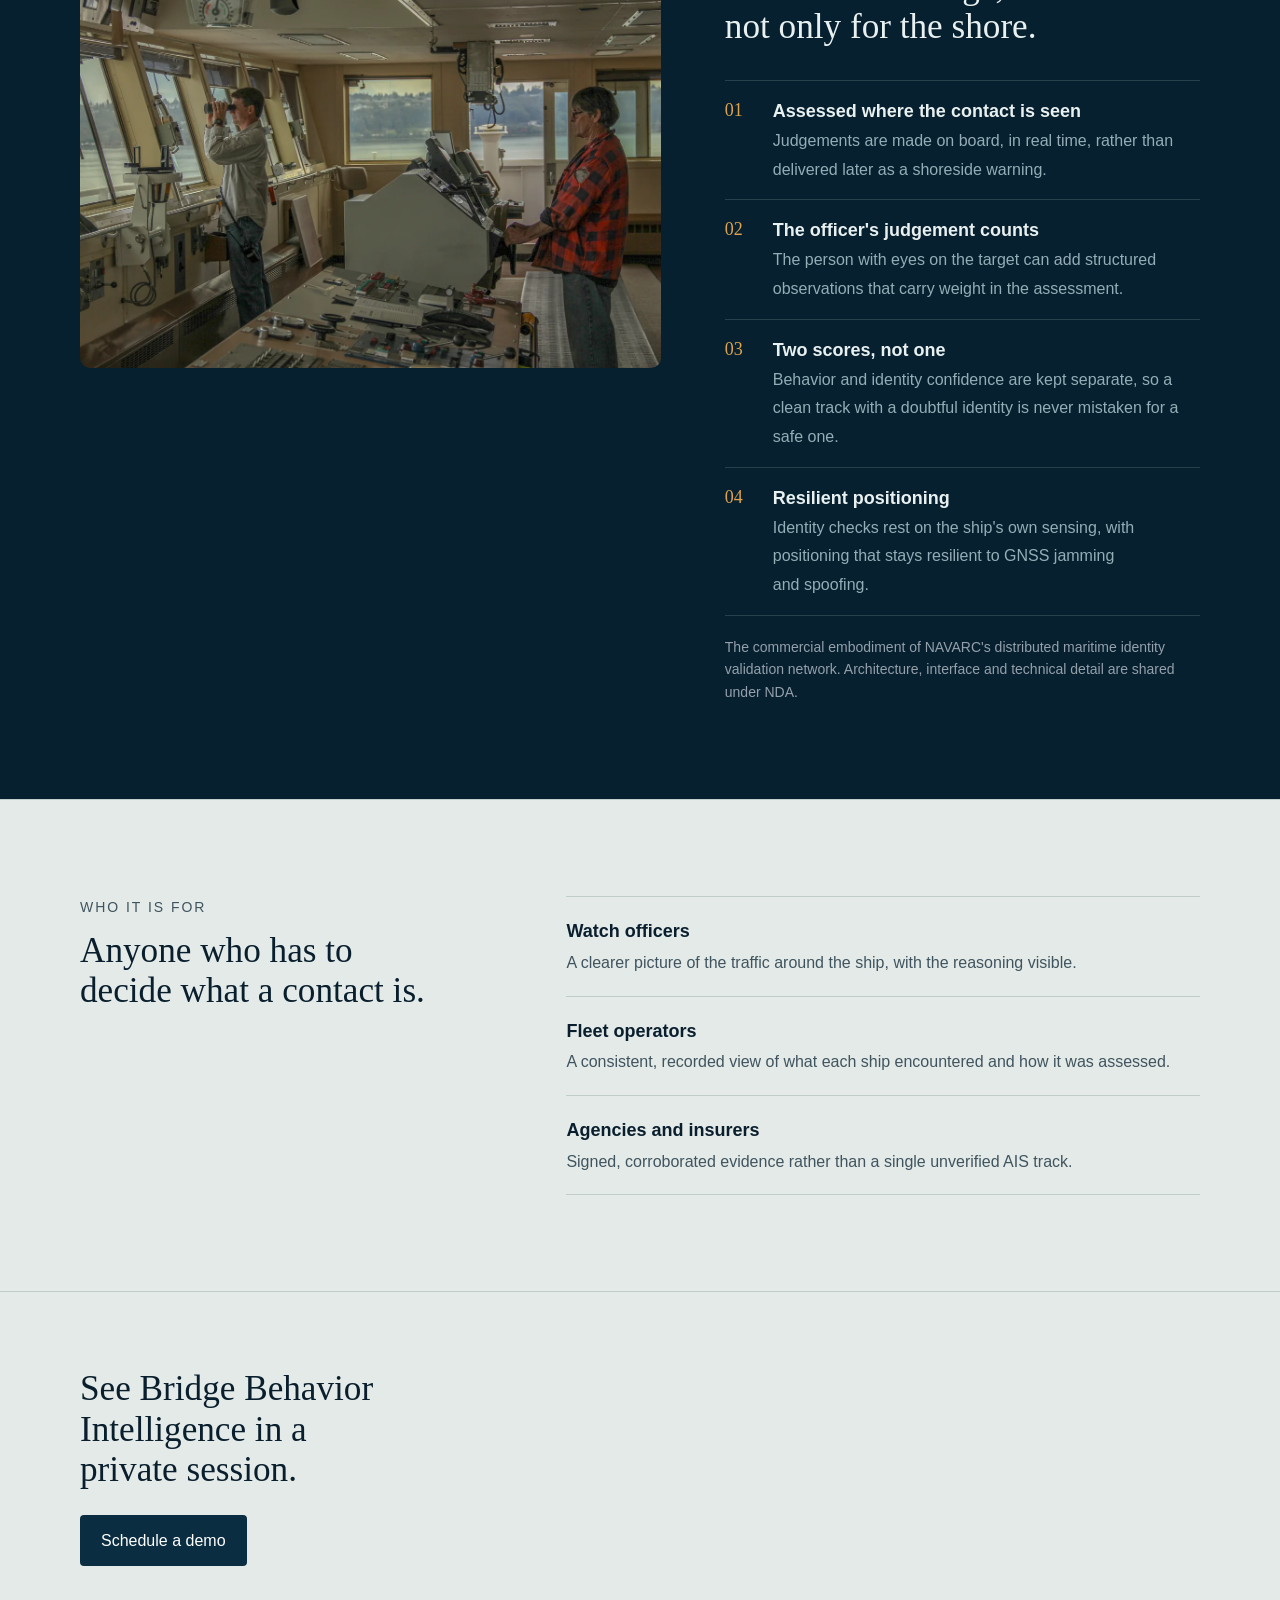
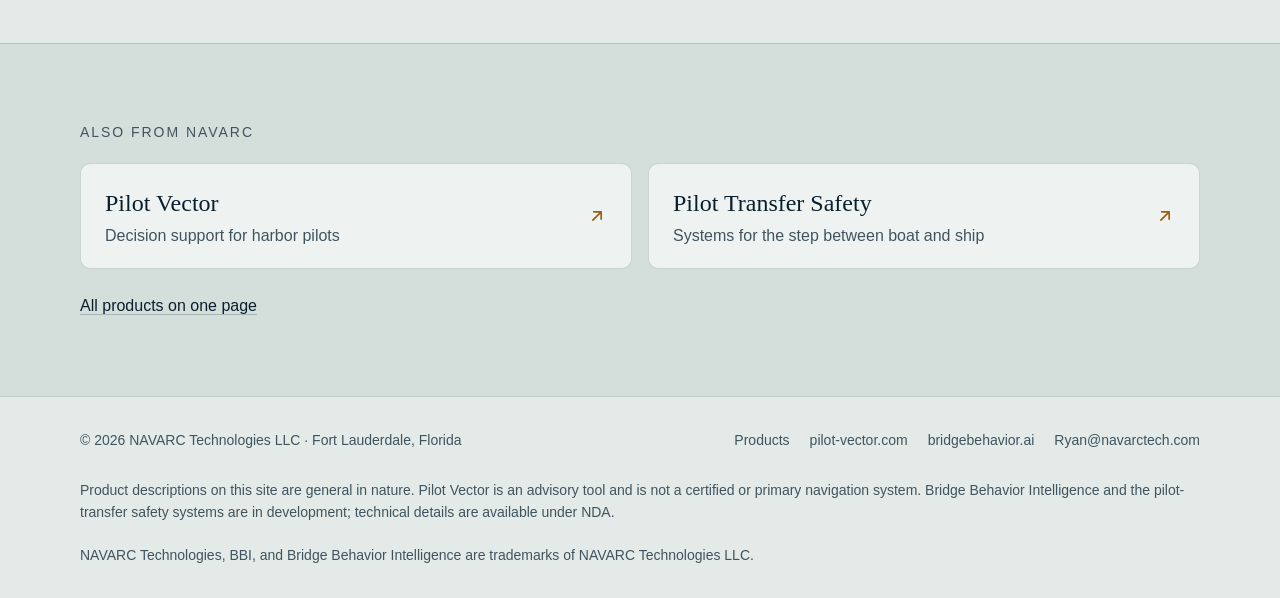
==== commit 3ee54aba: "Lighter TM treatment: first prominent use per page, clean hero logo Supersedes the per-instance TM p" ====
--- a/bbi.html
+++ b/bbi.html
@@ -3,9 +3,9 @@
   <head>
     <meta charset="utf-8" />
     <meta name="viewport" content="width=device-width, initial-scale=1" />
-    <title>Bridge Behavior Intelligence — NAVARC Technologies</title>
+    <title>Bridge Behavior Intelligence™ — NAVARC Technologies™</title>
     <meta name="description" content="Bridge Behavior Intelligence (BBI) gives watch officers, fleets and agencies a defensible read on every tracked vessel: behavior, identity confidence and the evidence behind both. U.S. patent pending." />
-    <meta property="og:title" content="Bridge Behavior Intelligence — NAVARC Technologies" />
+    <meta property="og:title" content="Bridge Behavior Intelligence™ — NAVARC Technologies™" />
     <meta property="og:description" content="Bridge Behavior Intelligence (BBI) gives watch officers, fleets and agencies a defensible read on every tracked vessel: behavior, identity confidence and the evidence behind both. U.S. patent pending." />
     <meta property="og:type" content="website" />
     <meta property="og:url" content="https://www.navarctech.com/bbi.html" />
@@ -14,8 +14,8 @@
     <link rel="preconnect" href="https://api.fontshare.com" crossorigin />
     <link href="https://api.fontshare.com/v2/css?f[]=zodiak@400&display=swap" rel="stylesheet" />
     <link href="https://api.fontshare.com/v2/css?f[]=satoshi@400,500,700&display=swap" rel="stylesheet" />
-    <link rel="stylesheet" href="./base.css?v=d647440e" />
-    <link rel="stylesheet" href="./style.css?v=d647440e" />
+    <link rel="stylesheet" href="./base.css?v=tmba41970" />
+    <link rel="stylesheet" href="./style.css?v=tmba41970" />
   </head>
   <body>
     <a class="skip-link" href="#main">Skip to content</a>
@@ -25,7 +25,7 @@
         <nav class="nav nav--left" aria-label="Primary">
           <ul role="list">
 <li><a href="./products.html">Products</a></li>
-<li><a href="./bbi.html" aria-current="page">Bridge Behavior Intelligence<sup class="tm">&trade;</sup></a></li>
+<li><a href="./bbi.html" aria-current="page">Bridge Behavior Intelligence</a></li>
 <li><a href="./pilot-vector.html">Pilot Vector</a></li>
           </ul>
         </nav>
@@ -33,8 +33,7 @@
           <svg viewBox="0 0 24 24" fill="none" stroke="currentColor" stroke-width="1.75" stroke-linecap="round" aria-hidden="true"><path d="M4 7h16M4 12h16M4 17h16" /></svg>
         </button>
         <a class="brand" href="./index.html" aria-label="NAVARC Technologies, home">
-          <img src="./assets/navarc-logo.png" width="900" height="291" alt="NAVARC Technologies" />
-          <span class="logo-tm" aria-hidden="true">TM</span>
+          <span class="logo-tm logo-tm--brand"><img src="./assets/navarc-logo.png" width="900" height="291" alt="NAVARC Technologies™" /><span class="tm" aria-hidden="true">™</span></span>
         </a>
         <nav class="nav nav--right" aria-label="Primary, continued">
           <ul role="list">
@@ -48,7 +47,7 @@
         <nav class="wrap" aria-label="Primary, mobile">
           <ul role="list">
 <li><a href="./products.html">Products</a></li>
-<li><a href="./bbi.html" aria-current="page">Bridge Behavior Intelligence<sup class="tm">&trade;</sup></a></li>
+<li><a href="./bbi.html" aria-current="page">Bridge Behavior Intelligence</a></li>
 <li><a href="./pilot-vector.html">Pilot Vector</a></li>
 <li><a href="./transfer-safety.html">Transfer Safety</a></li>
 <li><a href="./index.html#about">About</a></li>
@@ -65,11 +64,8 @@
           <div>
             <p class="eyebrow">Product line 01</p>
             <div class="lockup">
-              <span class="lockup__logo">
-                <img class="lockup__mark" src="./assets/bbi-logo.png" width="700" height="886" alt="BBI" />
-                <span class="logo-tm" aria-hidden="true">TM</span>
-              </span>
-              <h1 class="page-hero__name">Bridge Behavior Intelligence<sup class="tm">&trade;</sup></h1>
+              <img class="lockup__mark" src="./assets/bbi-logo.png" width="700" height="886" alt="BBI" />
+              <h1 class="page-hero__name">Bridge Behavior Intelligence<span class="tm">™</span></h1>
             </div>
             <p class="product__status">U.S. patent pending</p>
             <p class="page-hero__tag">Know who is really out there.</p>
@@ -77,7 +73,7 @@
               A vessel announces who it is over AIS. Nothing on the bridge can verify it.
             </p>
             <p class="muted">
-              Bridge Behavior Intelligence<sup class="tm">&trade;</sup> gives watch officers, fleet operators and agencies a defensible read on
+              Bridge Behavior Intelligence gives watch officers, fleet operators and agencies a defensible read on
               every tracked contact: how it is behaving, how far its claimed identity can be trusted, and the
               evidence behind both.
             </p>
@@ -144,7 +140,7 @@
 
       <section class="cta-band">
         <div class="wrap">
-          <h2>See Bridge Behavior Intelligence<sup class="tm">&trade;</sup> in a private session.</h2>
+          <h2>See Bridge Behavior Intelligence in a private session.</h2>
           <div class="product__actions">
             <a class="btn btn--primary" href="mailto:Ryan@navarctech.com?subject=Bridge%20Behavior%20Intelligence%20demo%20request">Schedule a demo</a>
           </div>
@@ -172,8 +168,11 @@
         </ul>
         <p class="legal">
           Product descriptions on this site are general in nature. Pilot Vector is an advisory tool and is not a
-          certified or primary navigation system. Bridge Behavior Intelligence<sup class="tm">&trade;</sup> and the pilot-transfer safety
+          certified or primary navigation system. Bridge Behavior Intelligence and the pilot-transfer safety
           systems are in development; technical details are available under NDA.
+        </p>
+        <p class="legal legal--tm">
+          NAVARC Technologies, BBI, and Bridge Behavior Intelligence are trademarks of NAVARC Technologies LLC.
         </p>
       </div>
     </footer>
--- a/style.css
+++ b/style.css
@@ -1375,73 +1375,40 @@
   max-width: 14ch;
 }
 
-/* ---------- Trademark notices ---------- */
-/* Text marks: "Name™" in running copy, headings, navigation and buttons. */
+/* ---------- Trademark marks ---------- */
 .tm {
   font-family: var(--font-body);
   font-weight: 500;
-  font-style: normal;
-  font-size: 1.1em;
+  font-size: 0.42em;
   line-height: 0;
+  vertical-align: super;
   letter-spacing: 0;
+  margin-left: 0.1em;
+  white-space: nowrap;
+}
+p .tm {
+  font-size: 0.6em;
+}
+.logo-tm {
+  position: relative;
+  display: inline-flex;
+  align-items: flex-start;
+  flex-shrink: 0;
+}
+.logo-tm .tm {
   vertical-align: baseline;
-}
-h1 .tm,
-h2 .tm,
-h3 .tm,
-.more__list strong .tm {
-  font-size: 0.92em;
-  font-weight: 400;
-}
-/* Logo marks: a small "TM" set against the upper right of each logo's lettering. */
-.logo-tm {
+  line-height: 1;
+  font-size: 7px;
+  margin-left: 2px;
+  color: var(--color-text-muted);
+}
+.logo-tm--brand .tm {
   position: absolute;
-  font-family: var(--font-body);
-  font-weight: 700;
-  font-size: 8px;
-  line-height: 1;
-  letter-spacing: 0.04em;
-  pointer-events: none;
-  user-select: none;
-}
-.brand {
-  position: relative;
-}
-.brand .logo-tm {
-  left: calc(100% + 2px);
-  top: 26%;
-  color: #00254b;
-}
-.lockup__logo {
-  position: relative;
-  display: block;
-  flex-shrink: 0;
-}
-.lockup__logo .lockup__mark {
-  display: block;
-}
-.lockup__logo .logo-tm {
-  left: 93.4%;
-  top: 72.4%;
-  color: #001936;
-}
-@media (min-width: 1024px) {
-  .logo-tm {
-    font-size: 9px;
-  }
-  /* The mark hangs just right of the logo; start the right-hand nav a little later to clear it.
-     The header columns are equal, so the logo stays centred. */
-  .nav--right ul {
-    padding-left: 14px;
-  }
-  .lockup__logo .logo-tm {
-    font-size: 10px;
-  }
-}
-/* The mark adds a little width to the longest nav label; tighten the nav spacing on
-   narrow desktops so the labels stay on one line. */
-@media (min-width: 1024px) and (max-width: 1199px) {
-  .nav ul {
-    gap: var(--space-4);
-  }
-}
+  top: 0;
+  right: -0.65rem;
+  margin: 0;
+  font-size: 0.55rem;
+}
+.site-footer .legal--tm {
+  margin-top: var(--space-2);
+}
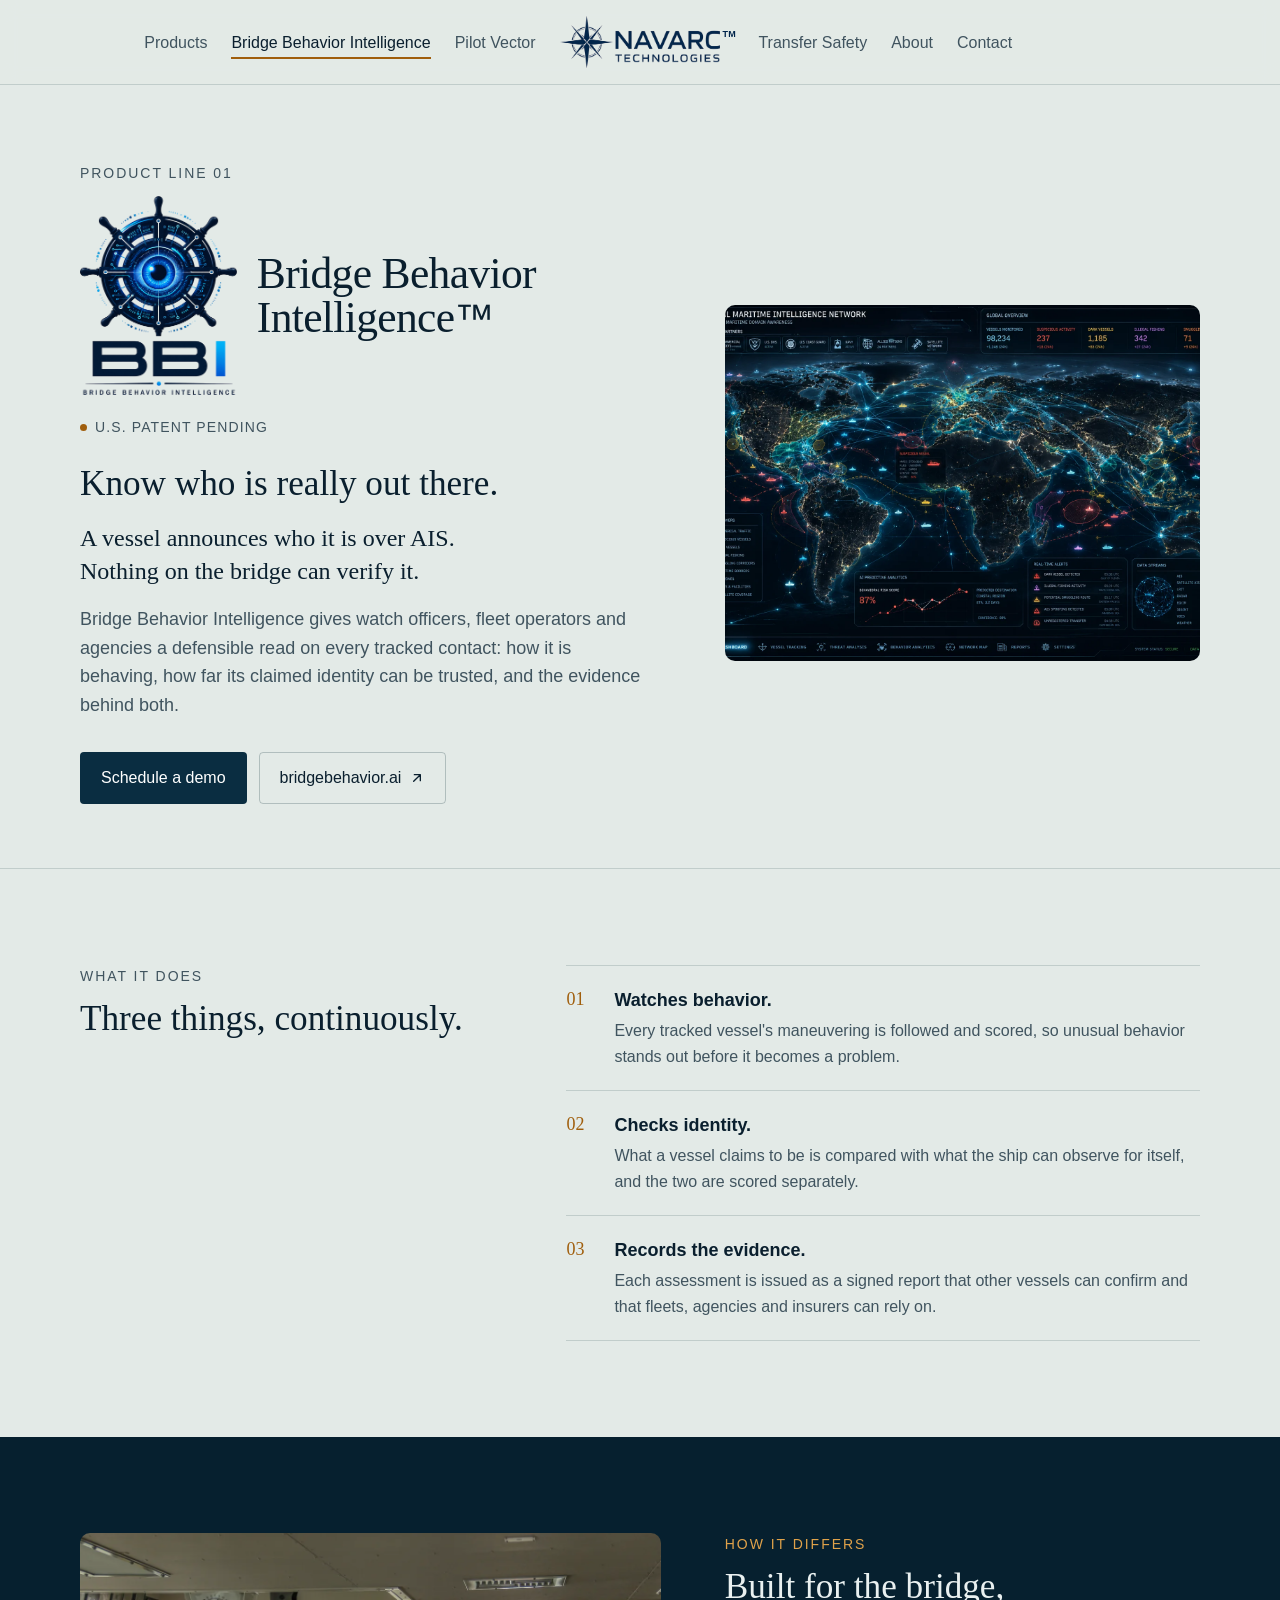
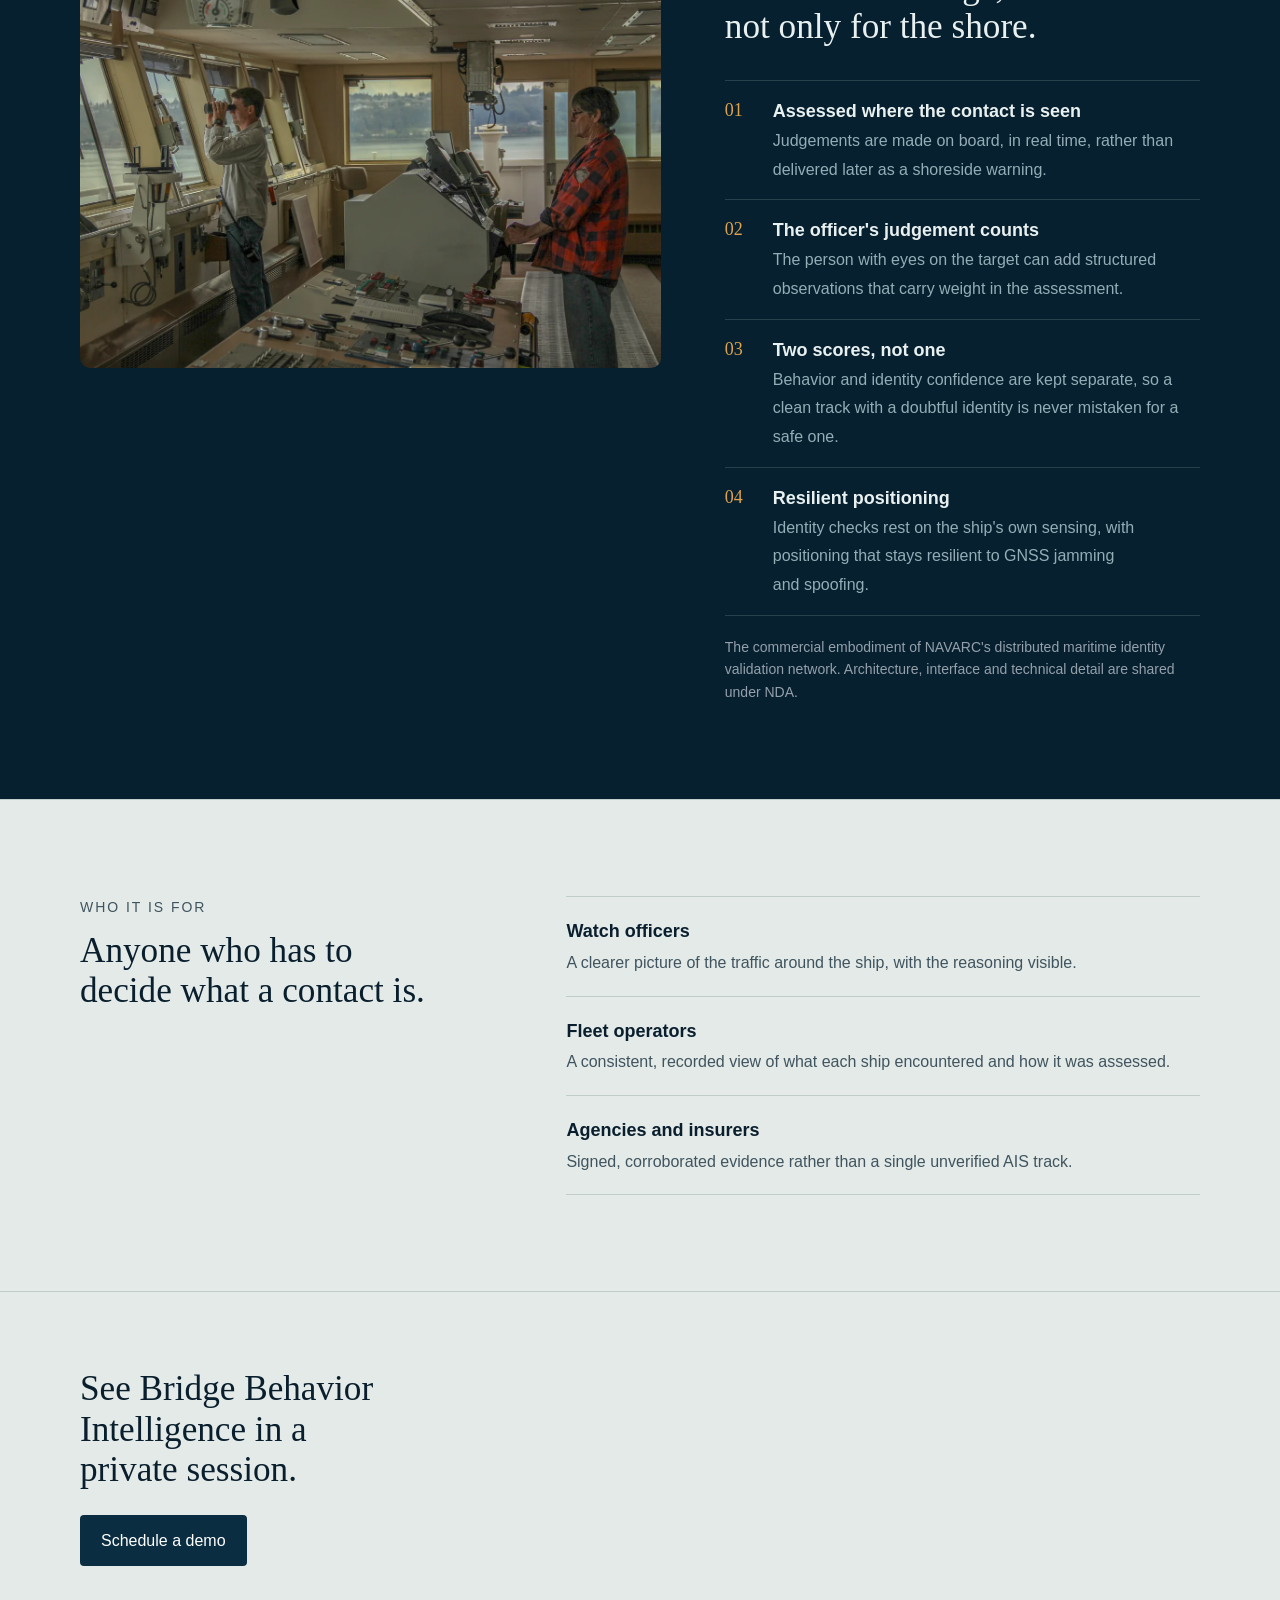
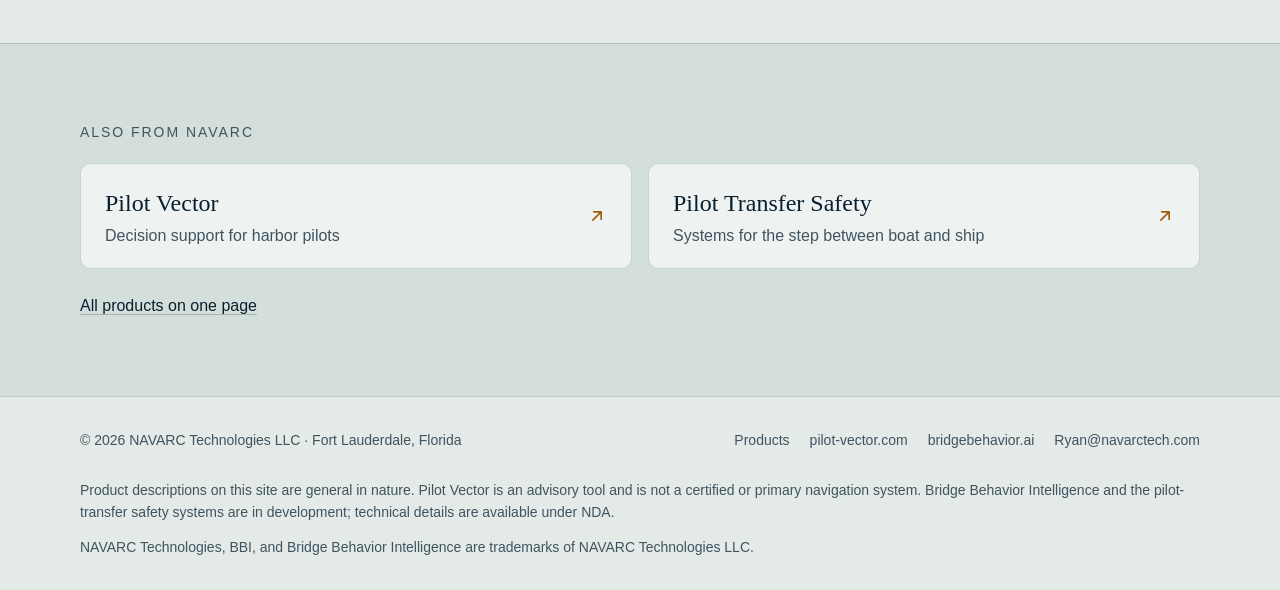
==== commit 98e17755: "Lighter TM treatment, rebuilt from the site source One TM per brand name per page on its most promin" ====
--- a/bbi.html
+++ b/bbi.html
@@ -3,9 +3,9 @@
   <head>
     <meta charset="utf-8" />
     <meta name="viewport" content="width=device-width, initial-scale=1" />
-    <title>Bridge Behavior Intelligence™ — NAVARC Technologies™</title>
+    <title>Bridge Behavior Intelligence — NAVARC Technologies</title>
     <meta name="description" content="Bridge Behavior Intelligence (BBI) gives watch officers, fleets and agencies a defensible read on every tracked vessel: behavior, identity confidence and the evidence behind both. U.S. patent pending." />
-    <meta property="og:title" content="Bridge Behavior Intelligence™ — NAVARC Technologies™" />
+    <meta property="og:title" content="Bridge Behavior Intelligence — NAVARC Technologies" />
     <meta property="og:description" content="Bridge Behavior Intelligence (BBI) gives watch officers, fleets and agencies a defensible read on every tracked vessel: behavior, identity confidence and the evidence behind both. U.S. patent pending." />
     <meta property="og:type" content="website" />
     <meta property="og:url" content="https://www.navarctech.com/bbi.html" />
@@ -14,8 +14,8 @@
     <link rel="preconnect" href="https://api.fontshare.com" crossorigin />
     <link href="https://api.fontshare.com/v2/css?f[]=zodiak@400&display=swap" rel="stylesheet" />
     <link href="https://api.fontshare.com/v2/css?f[]=satoshi@400,500,700&display=swap" rel="stylesheet" />
-    <link rel="stylesheet" href="./base.css?v=tmba41970" />
-    <link rel="stylesheet" href="./style.css?v=tmba41970" />
+    <link rel="stylesheet" href="./base.css?v=a4fc9810" />
+    <link rel="stylesheet" href="./style.css?v=a4fc9810" />
   </head>
   <body>
     <a class="skip-link" href="#main">Skip to content</a>
@@ -33,7 +33,8 @@
           <svg viewBox="0 0 24 24" fill="none" stroke="currentColor" stroke-width="1.75" stroke-linecap="round" aria-hidden="true"><path d="M4 7h16M4 12h16M4 17h16" /></svg>
         </button>
         <a class="brand" href="./index.html" aria-label="NAVARC Technologies, home">
-          <span class="logo-tm logo-tm--brand"><img src="./assets/navarc-logo.png" width="900" height="291" alt="NAVARC Technologies™" /><span class="tm" aria-hidden="true">™</span></span>
+          <img src="./assets/navarc-logo.png" width="900" height="291" alt="NAVARC Technologies" />
+          <span class="logo-tm" aria-hidden="true">TM</span>
         </a>
         <nav class="nav nav--right" aria-label="Primary, continued">
           <ul role="list">
@@ -65,7 +66,7 @@
             <p class="eyebrow">Product line 01</p>
             <div class="lockup">
               <img class="lockup__mark" src="./assets/bbi-logo.png" width="700" height="886" alt="BBI" />
-              <h1 class="page-hero__name">Bridge Behavior Intelligence<span class="tm">™</span></h1>
+              <h1 class="page-hero__name">Bridge Behavior Intelligence<sup class="tm">&trade;</sup></h1>
             </div>
             <p class="product__status">U.S. patent pending</p>
             <p class="page-hero__tag">Know who is really out there.</p>
@@ -171,9 +172,7 @@
           certified or primary navigation system. Bridge Behavior Intelligence and the pilot-transfer safety
           systems are in development; technical details are available under NDA.
         </p>
-        <p class="legal legal--tm">
-          NAVARC Technologies, BBI, and Bridge Behavior Intelligence are trademarks of NAVARC Technologies LLC.
-        </p>
+        <p class="legal legal--marks">NAVARC Technologies, BBI, and Bridge Behavior Intelligence are trademarks of NAVARC Technologies LLC.</p>
       </div>
     </footer>
 
--- a/style.css
+++ b/style.css
@@ -615,6 +615,9 @@
   color: var(--color-text-muted);
   max-width: none;
 }
+.site-footer .legal--marks {
+  margin-top: 0;
+}
 
 
 /* ---------- Sub-page hero ---------- */
@@ -1375,40 +1378,57 @@
   max-width: 14ch;
 }
 
-/* ---------- Trademark marks ---------- */
+/* ---------- Trademark notices ---------- */
+/* Text marks: "Name™" on the most prominent use of a brand name on each page. */
 .tm {
   font-family: var(--font-body);
   font-weight: 500;
-  font-size: 0.42em;
+  font-style: normal;
+  font-size: 1.1em;
   line-height: 0;
-  vertical-align: super;
   letter-spacing: 0;
-  margin-left: 0.1em;
-  white-space: nowrap;
-}
-p .tm {
-  font-size: 0.6em;
-}
+  vertical-align: baseline;
+}
+h1 .tm,
+h2 .tm,
+h3 .tm,
+.more__list strong .tm {
+  font-size: 0.92em;
+  font-weight: 400;
+}
+/* Logo mark: a small "TM" set against the upper right of the header logo's lettering. */
 .logo-tm {
+  position: absolute;
+  font-family: var(--font-body);
+  font-weight: 700;
+  font-size: 8px;
+  line-height: 1;
+  letter-spacing: 0.04em;
+  pointer-events: none;
+  user-select: none;
+}
+.brand {
   position: relative;
-  display: inline-flex;
-  align-items: flex-start;
-  flex-shrink: 0;
-}
-.logo-tm .tm {
-  vertical-align: baseline;
-  line-height: 1;
-  font-size: 7px;
-  margin-left: 2px;
-  color: var(--color-text-muted);
-}
-.logo-tm--brand .tm {
-  position: absolute;
-  top: 0;
-  right: -0.65rem;
-  margin: 0;
-  font-size: 0.55rem;
-}
-.site-footer .legal--tm {
-  margin-top: var(--space-2);
-}
+}
+.brand .logo-tm {
+  left: calc(100% + 2px);
+  top: 26%;
+  color: #00254b;
+}
+@media (min-width: 1024px) {
+  .logo-tm {
+    font-size: 9px;
+  }
+  /* The mark hangs just right of the logo; start the right-hand nav a little later to clear it.
+     The header columns are equal, so the logo stays centred. */
+  .nav--right ul {
+    padding-left: 14px;
+  }
+}
+/* Tighten the nav spacing on narrow desktops so the labels stay on one line beside the
+   logo mark. */
+@media (min-width: 1024px) and (max-width: 1199px) {
+  .nav ul {
+    gap: var(--space-4);
+  }
+}
